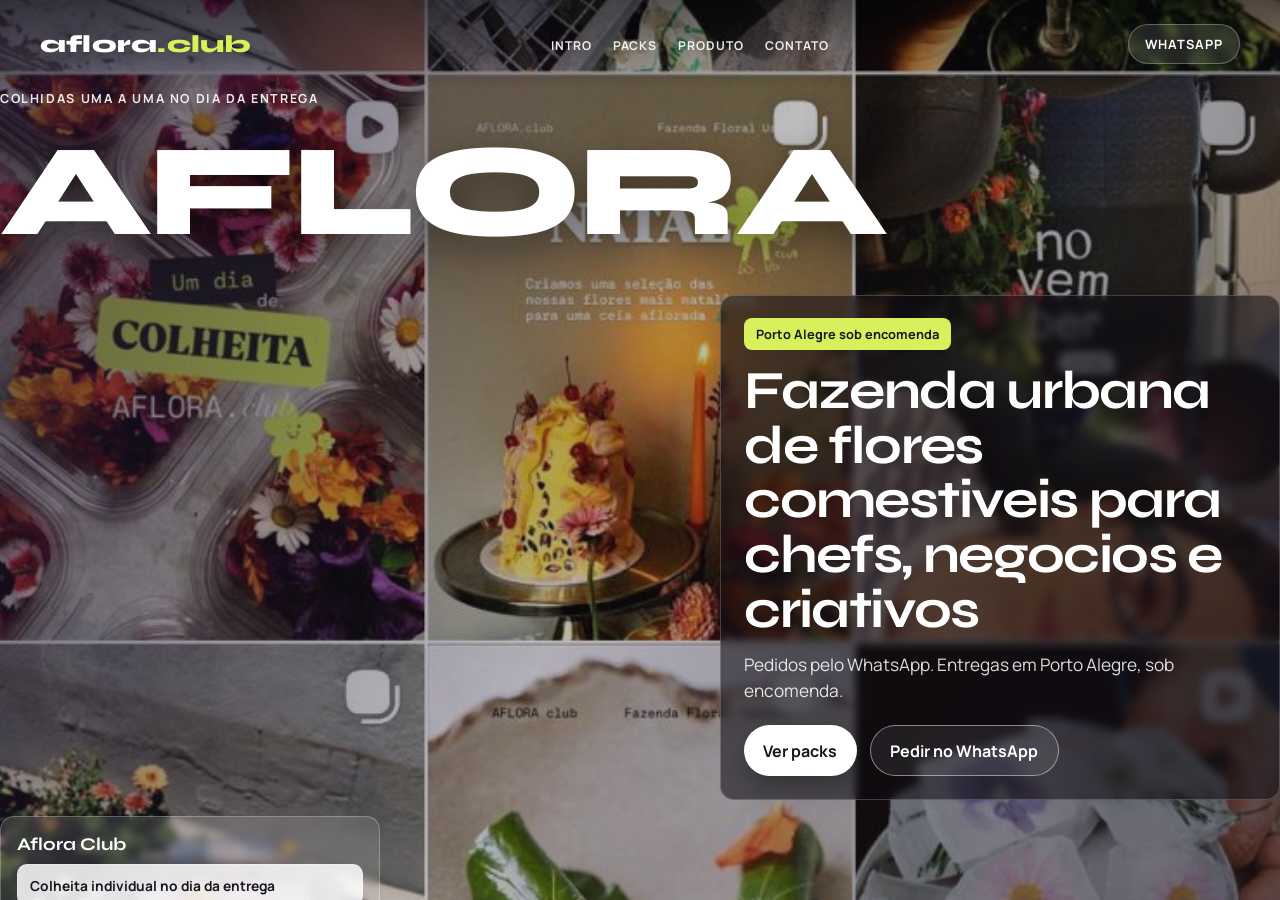
==== index.html @ 244634bb "first commit" ====
<!doctype html>
<html lang="pt-BR">
  <head>
    <meta charset="UTF-8" />
    <meta name="viewport" content="width=device-width, initial-scale=1.0" />
    <title>Aflora Club | Flores Comestiveis</title>
    <meta
      name="description"
      content="Flores comestiveis frescas para restaurantes, cafes e hoteis em Porto Alegre."
    />
    <link rel="preconnect" href="https://fonts.googleapis.com" />
    <link rel="preconnect" href="https://fonts.gstatic.com" crossorigin />
    <link
      href="https://fonts.googleapis.com/css2?family=Manrope:wght@400;500;600;700&family=Syne:wght@600;700;800&display=swap"
      rel="stylesheet"
    />
    <style>
      :root {
        --aflora-lilas-600: #a66bea;
        --aflora-lilas-800: #6d35b3;
        --aflora-lima-500: #d7f05b;
        --aflora-pink-500: #f05fa8;
        --aflora-cream-50: #fffdf8;
        --aflora-cream-100: #f8f4eb;
        --aflora-gray-600: #6b6872;
        --aflora-ink-900: #19161f;
        --aflora-white: #ffffff;
        --success-whatsapp: #25d366;
      }

      * {
        box-sizing: border-box;
        margin: 0;
        padding: 0;
      }

      body {
        font-family: "Manrope", sans-serif;
        color: var(--aflora-ink-900);
        background: #17161c;
        overflow-x: hidden;
      }

      .container {
        width: min(1200px, calc(100% - 3rem));
        margin: 0 auto;
      }

      .site-header {
        position: absolute;
        top: 0;
        left: 0;
        width: 100%;
        z-index: 20;
        background: linear-gradient(
          to bottom,
          rgba(0, 0, 0, 0.48),
          rgba(0, 0, 0, 0.02)
        );
      }

      .nav-wrap {
        min-height: 88px;
        display: flex;
        align-items: center;
        justify-content: space-between;
        gap: 2rem;
      }

      .brand {
        font-family: "Syne", sans-serif;
        font-size: clamp(1.1rem, 1rem + 0.65vw, 1.55rem);
        font-weight: 800;
        letter-spacing: 0.01em;
        color: var(--aflora-white);
        text-transform: lowercase;
        text-decoration: none;
        text-shadow: 0 6px 20px rgba(0, 0, 0, 0.35);
      }

      .brand span {
        color: var(--aflora-lima-500);
      }

      .main-nav ul {
        list-style: none;
        display: flex;
        align-items: center;
        gap: 1.3rem;
      }

      .main-nav a {
        text-decoration: none;
        color: rgba(255, 255, 255, 0.9);
        font-size: 0.76rem;
        font-weight: 700;
        letter-spacing: 0.08em;
        text-transform: uppercase;
        transition: color 0.2s ease;
      }

      .main-nav a:hover,
      .main-nav a:focus-visible {
        color: var(--aflora-lima-500);
        outline: none;
      }

      .btn {
        font-family: inherit;
        font-weight: 700;
        border: 0;
        border-radius: 999px;
        cursor: pointer;
        text-decoration: none;
        display: inline-flex;
        align-items: center;
        justify-content: center;
        gap: 0.5rem;
        transition:
          transform 0.18s ease,
          filter 0.18s ease,
          box-shadow 0.18s ease;
      }

      .btn:focus-visible {
        outline: 2px solid var(--aflora-lilas-800);
        outline-offset: 2px;
      }

      .btn:hover {
        transform: translateY(-2px);
      }

      .btn-whatsapp {
        background: rgba(255, 255, 255, 0.1);
        color: var(--aflora-white);
        font-size: 0.8rem;
        letter-spacing: 0.08em;
        text-transform: uppercase;
        padding: 0.62rem 1rem;
        border: 1px solid rgba(255, 255, 255, 0.28);
        backdrop-filter: blur(4px);
      }

      .hero {
        min-height: 100vh;
        height: 100dvh;
        display: flex;
        align-items: stretch;
        overflow: hidden;
        background:
          linear-gradient(
            115deg,
            rgba(27, 18, 48, 0.68) 0%,
            rgba(20, 17, 28, 0.28) 50%,
            rgba(20, 17, 28, 0.6) 100%
          ),
          url("WhatsApp Image 2026-04-28 at 22.11.06.jpeg") center center /
            cover no-repeat;
      }

      .hero-grid {
        display: grid;
        grid-template-columns: 1fr;
        grid-template-rows: auto auto auto 1fr auto;
        row-gap: clamp(0.5rem, 1.8vh, 1rem);
        width: 100%;
        min-height: 100%;
        padding: clamp(5.6rem, 10vh, 7rem) 0 1.1rem;
      }

      .hero-topline {
        font-size: 0.78rem;
        letter-spacing: 0.13em;
        text-transform: uppercase;
        color: rgba(255, 255, 255, 0.9);
        font-weight: 700;
        margin-bottom: 0.8rem;
      }

      .hero-logo {
        font-family: "Syne", sans-serif;
        font-size: clamp(2.8rem, 13vw, 8.2rem);
        font-weight: 800;
        letter-spacing: -0.03em;
        line-height: 0.85;
        color: var(--aflora-white);
        text-transform: uppercase;
        text-shadow: 0 14px 40px rgba(0, 0, 0, 0.45);
        max-width: 8ch;
      }

      .hero-kicker {
        display: inline-flex;
        align-items: center;
        gap: 0.55rem;
        padding: 0.42rem 0.75rem;
        border-radius: 8px;
        font-size: 0.8rem;
        font-weight: 700;
        background: var(--aflora-lima-500);
        color: var(--aflora-ink-900);
        margin-bottom: 0.9rem;
      }

      .hero-content {
        max-width: 560px;
        margin-left: auto;
        margin-top: clamp(0.4rem, 3.5vh, 2rem);
        padding: 1.4rem 1.45rem;
        border-radius: 14px;
        background: rgba(13, 12, 20, 0.54);
        border: 1px solid rgba(255, 255, 255, 0.2);
        backdrop-filter: blur(4px);
      }

      .hero h1 {
        font-family: "Syne", sans-serif;
        font-size: clamp(1.8rem, 4.8vw, 3.35rem);
        line-height: 1.02;
        letter-spacing: -0.03em;
        color: var(--aflora-white);
        margin-bottom: 0.9rem;
        max-width: 14ch;
      }

      .hero p {
        font-size: clamp(0.95rem, 1.4vw, 1.08rem);
        color: rgba(255, 255, 255, 0.86);
        line-height: 1.55;
        max-width: 50ch;
      }

      .hero-actions {
        margin-top: 1.25rem;
        display: flex;
        flex-wrap: wrap;
        gap: 0.85rem;
      }

      .btn-primary {
        background: var(--aflora-white);
        color: var(--aflora-ink-900);
        padding: 0.84rem 1.2rem;
        box-shadow: 0 12px 26px rgba(0, 0, 0, 0.28);
      }

      .btn-primary:hover {
        filter: brightness(0.93);
      }

      .btn-secondary {
        color: var(--aflora-white);
        border: 1.5px solid rgba(255, 255, 255, 0.46);
        background: rgba(255, 255, 255, 0.08);
        padding: 0.84rem 1.2rem;
      }

      .hero-card {
        max-width: 380px;
        margin-top: 0;
        background: rgba(255, 255, 255, 0.12);
        border: 1px solid rgba(255, 255, 255, 0.25);
        border-radius: 14px;
        padding: 1rem;
        backdrop-filter: blur(4px);
      }

      .hero-card h2 {
        font-family: "Syne", sans-serif;
        font-size: 1.12rem;
        margin-bottom: 0.6rem;
        color: var(--aflora-white);
      }

      .hero-card ul {
        list-style: none;
        display: grid;
        gap: 0.75rem;
      }

      .hero-card li {
        padding: 0.66rem 0.72rem;
        border-radius: 10px;
        background: rgba(255, 255, 255, 0.85);
        border: 1px solid rgba(255, 255, 255, 0.25);
        font-size: 0.86rem;
        font-weight: 700;
      }

      .hero-card small {
        margin-top: 0.75rem;
        display: block;
        color: rgba(255, 255, 255, 0.82);
        font-size: 0.78rem;
      }

      .scroll-cue {
        margin-top: 0;
        justify-self: center;
        color: rgba(255, 255, 255, 0.88);
        font-size: 0.72rem;
        letter-spacing: 0.14em;
        text-transform: uppercase;
        font-weight: 700;
        padding-bottom: 0.5rem;
      }

      @media (max-width: 980px) {
        .main-nav {
          display: none;
        }

        .nav-wrap {
          min-height: 76px;
        }

        .hero {
          height: auto;
          min-height: 100vh;
        }

        .hero-grid {
          grid-template-rows: auto;
          row-gap: 0.75rem;
          padding-top: 6.1rem;
          padding-bottom: 1rem;
        }

        .hero-logo {
          font-size: clamp(2.9rem, 17vw, 5.2rem);
        }

        .hero-content {
          margin: 1.2rem 0 0;
          max-width: 100%;
        }

        .hero-card {
          margin-top: 1rem;
          max-width: 100%;
        }
      }
    </style>
  </head>
  <body>
    <header class="site-header">
      <div class="container nav-wrap">
        <a class="brand" href="#">aflora<span>.club</span></a>

        <nav class="main-nav" aria-label="Menu principal">
          <ul>
            <li><a href="#inicio">Intro</a></li>
            <li><a href="#packs">Packs</a></li>
            <li><a href="#produto">Produto</a></li>
            <li><a href="#contato">Contato</a></li>
          </ul>
        </nav>

        <a
          class="btn btn-whatsapp"
          href="https://wa.me/5551999999999?text=Ola%21%20Quero%20fazer%20um%20pedido%20de%20flores%20comestiveis."
          target="_blank"
          rel="noopener noreferrer"
          aria-label="Falar no WhatsApp"
        >
          WhatsApp
        </a>
      </div>
    </header>

    <main id="inicio">
      <section class="hero">
        <div class="container hero-grid">
          <div class="hero-topline">Colhidas uma a uma no dia da entrega</div>

          <div class="hero-logo">Aflora</div>

          <div class="hero-content">
            <span class="hero-kicker">Porto Alegre sob encomenda</span>
            <h1>Fazenda urbana de flores comestiveis para chefs, negocios e criativos</h1>
            <p>
              Pedidos pelo WhatsApp. Entregas em Porto Alegre, sob encomenda.
            </p>

            <div class="hero-actions">
              <a class="btn btn-primary" href="#packs">Ver packs</a>
              <a
                class="btn btn-secondary"
                href="https://wa.me/5551999999999?text=Ola%21%20Quero%20conhecer%20os%20packs%20de%20flores%20comestiveis."
                target="_blank"
                rel="noopener noreferrer"
              >
                Pedir no WhatsApp
              </a>
            </div>
          </div>

          <aside class="hero-card" aria-label="Destaques de venda">
            <h2>Aflora Club</h2>
            <ul>
              <li>Colheita individual no dia da entrega</li>
              <li>Mix sazonal com cerca de 20 flores sortidas</li>
              <li>Condicoes especiais para pedidos fixos e acima de 4 packs</li>
            </ul>
            <small>
              Entrega em Porto Alegre sob encomenda. Frete por quilometragem.
            </small>
          </aside>

          <div class="scroll-cue">Scroll para continuar</div>
        </div>
      </section>
    </main>
  </body>
</html>
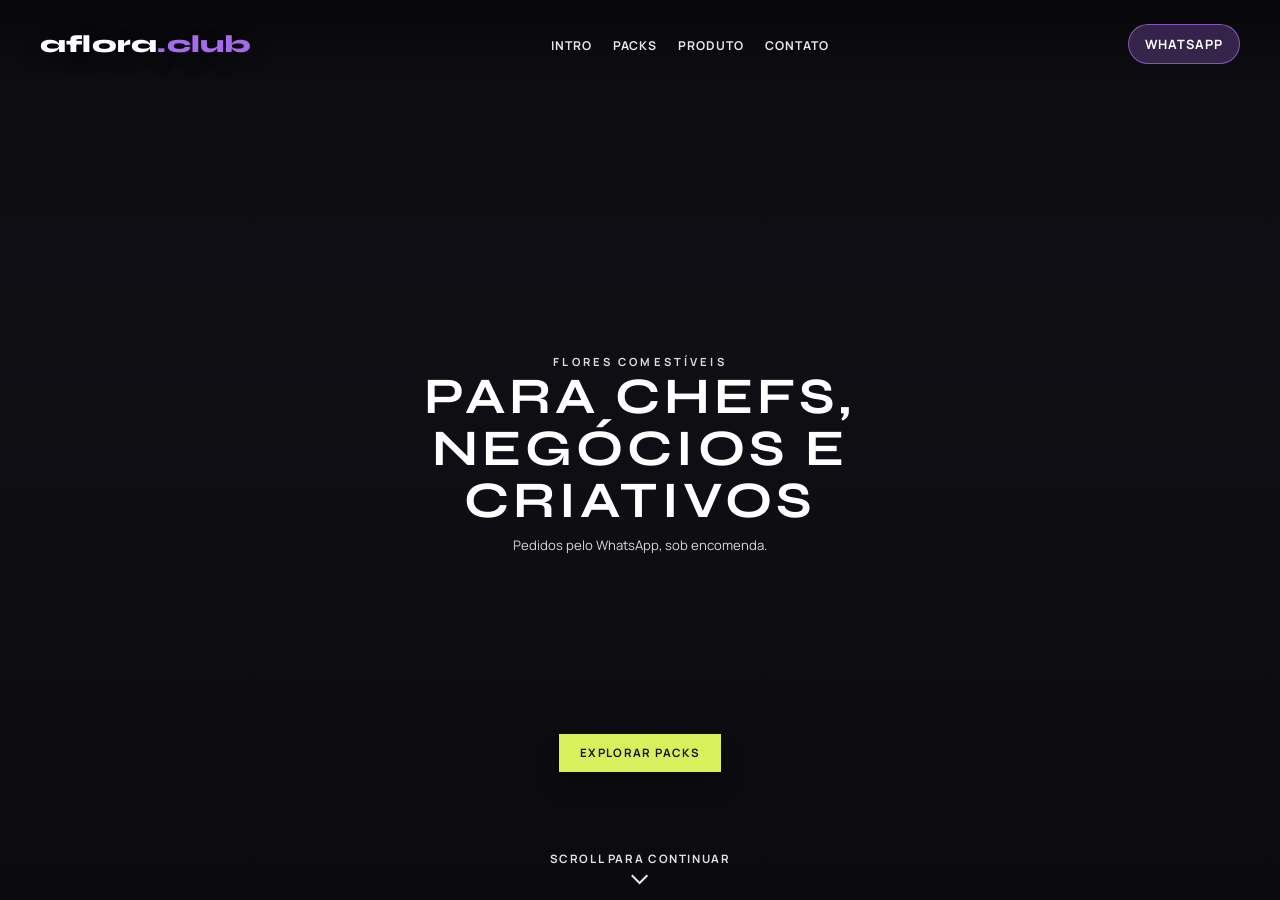
==== commit 0a93d662: "mudanca na index" ====
--- a/index.html
+++ b/index.html
@@ -6,7 +6,7 @@
     <title>Aflora Club | Flores Comestiveis</title>
     <meta
       name="description"
-      content="Flores comestiveis frescas para restaurantes, cafes e hoteis em Porto Alegre."
+      content="Flores comestíveis frescas para restaurantes, cafés e hotéis em Porto Alegre."
     />
     <link rel="preconnect" href="https://fonts.googleapis.com" />
     <link rel="preconnect" href="https://fonts.gstatic.com" crossorigin />
@@ -79,7 +79,7 @@
       }
 
       .brand span {
-        color: var(--aflora-lima-500);
+        color: var(--aflora-lilas-600);
       }
 
       .main-nav ul {
@@ -132,13 +132,13 @@
       }
 
       .btn-whatsapp {
-        background: rgba(255, 255, 255, 0.1);
+        background: rgba(166, 107, 234, 0.28);
         color: var(--aflora-white);
         font-size: 0.8rem;
         letter-spacing: 0.08em;
         text-transform: uppercase;
         padding: 0.62rem 1rem;
-        border: 1px solid rgba(255, 255, 255, 0.28);
+        border: 1px solid rgba(166, 107, 234, 0.7);
         backdrop-filter: blur(4px);
       }
 
@@ -146,48 +146,75 @@
         min-height: 100vh;
         height: 100dvh;
         display: flex;
-        align-items: stretch;
+        align-items: center;
+        justify-content: center;
         overflow: hidden;
-        background:
-          linear-gradient(
-            115deg,
-            rgba(27, 18, 48, 0.68) 0%,
-            rgba(20, 17, 28, 0.28) 50%,
-            rgba(20, 17, 28, 0.6) 100%
-          ),
-          url("WhatsApp Image 2026-04-28 at 22.11.06.jpeg") center center /
-            cover no-repeat;
+        position: relative;
+        background: #15131b;
+      }
+
+      .hero::before {
+        content: "";
+        position: absolute;
+        inset: 0;
+        background: linear-gradient(
+          180deg,
+          rgba(8, 8, 10, 0.58) 0%,
+          rgba(8, 8, 10, 0.42) 42%,
+          rgba(8, 8, 10, 0.74) 100%
+        );
+        z-index: 1;
+      }
+
+      .hero-video {
+        position: absolute;
+        inset: 0;
+        width: 100%;
+        height: 100%;
+        object-fit: cover;
+        z-index: 0;
       }
 
       .hero-grid {
         display: grid;
-        grid-template-columns: 1fr;
-        grid-template-rows: auto auto auto 1fr auto;
-        row-gap: clamp(0.5rem, 1.8vh, 1rem);
+        place-items: center;
+        align-content: center;
+        row-gap: 0.75rem;
         width: 100%;
         min-height: 100%;
-        padding: clamp(5.6rem, 10vh, 7rem) 0 1.1rem;
+        padding: clamp(4.6rem, 7.5vh, 5.8rem) 0 2rem;
+        text-align: center;
+        position: relative;
+        z-index: 2;
+      }
+
+      .hero-copy {
+        position: absolute;
+        left: 50%;
+        top: 50%;
+        transform: translate(-50%, -48%);
+        width: min(640px, calc(100% - 3rem));
       }
 
       .hero-topline {
-        font-size: 0.78rem;
-        letter-spacing: 0.13em;
-        text-transform: uppercase;
-        color: rgba(255, 255, 255, 0.9);
-        font-weight: 700;
-        margin-bottom: 0.8rem;
+        font-size: 0.7rem;
+        letter-spacing: 0.28em;
+        text-transform: uppercase;
+        color: rgba(255, 255, 255, 0.86);
+        font-weight: 700;
+        margin-bottom: 0.1rem;
       }
 
       .hero-logo {
         font-family: "Syne", sans-serif;
-        font-size: clamp(2.8rem, 13vw, 8.2rem);
+        font-size: clamp(1.05rem, 2vw, 1.45rem);
         font-weight: 800;
-        letter-spacing: -0.03em;
-        line-height: 0.85;
+        letter-spacing: 0.12em;
+        line-height: 1;
         color: var(--aflora-white);
         text-transform: uppercase;
         text-shadow: 0 14px 40px rgba(0, 0, 0, 0.45);
-        max-width: 8ch;
+        max-width: none;
       }
 
       .hero-kicker {
@@ -204,44 +231,59 @@
       }
 
       .hero-content {
-        max-width: 560px;
-        margin-left: auto;
-        margin-top: clamp(0.4rem, 3.5vh, 2rem);
-        padding: 1.4rem 1.45rem;
-        border-radius: 14px;
-        background: rgba(13, 12, 20, 0.54);
-        border: 1px solid rgba(255, 255, 255, 0.2);
-        backdrop-filter: blur(4px);
+        max-width: 640px;
+        margin-top: 0;
+        padding: 0;
       }
 
       .hero h1 {
         font-family: "Syne", sans-serif;
-        font-size: clamp(1.8rem, 4.8vw, 3.35rem);
+        font-size: clamp(1.55rem, 4.4vw, 3.2rem);
         line-height: 1.02;
-        letter-spacing: -0.03em;
+        letter-spacing: 0.08em;
         color: var(--aflora-white);
-        margin-bottom: 0.9rem;
-        max-width: 14ch;
+        margin-bottom: 0.55rem;
+        max-width: 13ch;
+        text-transform: uppercase;
+        margin-inline: auto;
       }
 
       .hero p {
-        font-size: clamp(0.95rem, 1.4vw, 1.08rem);
-        color: rgba(255, 255, 255, 0.86);
-        line-height: 1.55;
-        max-width: 50ch;
+        font-size: clamp(0.82rem, 0.95vw, 0.9rem);
+        color: rgba(255, 255, 255, 0.84);
+        line-height: 1.4;
+        max-width: 32ch;
+        margin-inline: auto;
       }
 
       .hero-actions {
-        margin-top: 1.25rem;
+        position: absolute;
+        left: 50%;
+        bottom: 8rem;
+        transform: translateX(-50%);
+        margin-top: 0;
         display: flex;
-        flex-wrap: wrap;
-        gap: 0.85rem;
+        flex-direction: column;
+        align-items: center;
+        justify-content: center;
+        gap: 0.8rem;
+        z-index: 3;
+        width: min(1200px, calc(100% - 3rem));
+        pointer-events: none;
+      }
+
+      .hero-actions .btn {
+        pointer-events: auto;
       }
 
       .btn-primary {
-        background: var(--aflora-white);
+        background: var(--aflora-lima-500);
         color: var(--aflora-ink-900);
-        padding: 0.84rem 1.2rem;
+        padding: 0.72rem 1.3rem;
+        border-radius: 0;
+        font-size: 0.72rem;
+        letter-spacing: 0.12em;
+        text-transform: uppercase;
         box-shadow: 0 12px 26px rgba(0, 0, 0, 0.28);
       }
 
@@ -250,20 +292,11 @@
       }
 
       .btn-secondary {
-        color: var(--aflora-white);
-        border: 1.5px solid rgba(255, 255, 255, 0.46);
-        background: rgba(255, 255, 255, 0.08);
-        padding: 0.84rem 1.2rem;
+        display: none;
       }
 
       .hero-card {
-        max-width: 380px;
-        margin-top: 0;
-        background: rgba(255, 255, 255, 0.12);
-        border: 1px solid rgba(255, 255, 255, 0.25);
-        border-radius: 14px;
-        padding: 1rem;
-        backdrop-filter: blur(4px);
+        display: none;
       }
 
       .hero-card h2 {
@@ -296,14 +329,42 @@
       }
 
       .scroll-cue {
-        margin-top: 0;
-        justify-self: center;
+        position: absolute;
+        left: 50%;
+        bottom: 1.1rem;
+        transform: translateX(-50%);
         color: rgba(255, 255, 255, 0.88);
         font-size: 0.72rem;
         letter-spacing: 0.14em;
         text-transform: uppercase;
         font-weight: 700;
-        padding-bottom: 0.5rem;
+        display: inline-flex;
+        flex-direction: column;
+        align-items: center;
+        gap: 0.3rem;
+        pointer-events: none;
+      }
+
+      .scroll-cue::after {
+        content: "";
+        width: 10px;
+        height: 10px;
+        border-right: 2px solid rgba(255, 255, 255, 0.92);
+        border-bottom: 2px solid rgba(255, 255, 255, 0.92);
+        transform: rotate(45deg);
+        animation: scroll-arrow-bounce 1.2s ease-in-out infinite;
+      }
+
+      @keyframes scroll-arrow-bounce {
+        0%,
+        100% {
+          transform: rotate(45deg) translate(0, 0);
+          opacity: 0.9;
+        }
+        50% {
+          transform: rotate(45deg) translate(4px, 4px);
+          opacity: 0.55;
+        }
       }
 
       @media (max-width: 980px) {
@@ -321,24 +382,41 @@
         }
 
         .hero-grid {
-          grid-template-rows: auto;
-          row-gap: 0.75rem;
+          row-gap: 0.9rem;
           padding-top: 6.1rem;
           padding-bottom: 1rem;
         }
 
+        .hero-copy {
+          top: 48%;
+          width: calc(100% - 2rem);
+        }
+
+        .hero-actions {
+          bottom: 3.1rem;
+        }
+
+        .scroll-cue {
+          bottom: 0.85rem;
+        }
+
         .hero-logo {
-          font-size: clamp(2.9rem, 17vw, 5.2rem);
+          font-size: clamp(0.95rem, 4.8vw, 1.2rem);
         }
 
         .hero-content {
-          margin: 1.2rem 0 0;
+          margin: 0.4rem 0 0;
           max-width: 100%;
         }
 
-        .hero-card {
-          margin-top: 1rem;
-          max-width: 100%;
+        .hero h1 {
+          font-size: clamp(1.38rem, 8.2vw, 2rem);
+          margin-inline: auto;
+        }
+
+        .hero p {
+          max-width: 27ch;
+          margin-inline: auto;
         }
       }
     </style>
@@ -359,7 +437,7 @@
 
         <a
           class="btn btn-whatsapp"
-          href="https://wa.me/5551999999999?text=Ola%21%20Quero%20fazer%20um%20pedido%20de%20flores%20comestiveis."
+          href="https://wa.me/5551999999999?text=Ol%C3%A1%21%20Quero%20fazer%20um%20pedido%20de%20flores%20comest%C3%ADveis."
           target="_blank"
           rel="noopener noreferrer"
           aria-label="Falar no WhatsApp"
@@ -371,44 +449,41 @@
 
     <main id="inicio">
       <section class="hero">
+        <video
+          class="hero-video"
+          src="hero-imgs/magnific_use-this-image-as-the-bas_2886030875.mp4"
+          autoplay
+          muted
+          loop
+          playsinline
+          aria-hidden="true"
+        ></video>
         <div class="container hero-grid">
-          <div class="hero-topline">Colhidas uma a uma no dia da entrega</div>
-
-          <div class="hero-logo">Aflora</div>
-
-          <div class="hero-content">
-            <span class="hero-kicker">Porto Alegre sob encomenda</span>
-            <h1>Fazenda urbana de flores comestiveis para chefs, negocios e criativos</h1>
-            <p>
-              Pedidos pelo WhatsApp. Entregas em Porto Alegre, sob encomenda.
-            </p>
-
-            <div class="hero-actions">
-              <a class="btn btn-primary" href="#packs">Ver packs</a>
-              <a
-                class="btn btn-secondary"
-                href="https://wa.me/5551999999999?text=Ola%21%20Quero%20conhecer%20os%20packs%20de%20flores%20comestiveis."
-                target="_blank"
-                rel="noopener noreferrer"
-              >
-                Pedir no WhatsApp
-              </a>
+          <div class="hero-copy">
+          <div class="hero-topline">Flores comestíveis</div>
+
+            <div class="hero-content">
+              <h1>Para chefs, negócios e criativos</h1>
+              <p>
+                Pedidos pelo WhatsApp, sob encomenda.
+              </p>
             </div>
           </div>
 
-          <aside class="hero-card" aria-label="Destaques de venda">
-            <h2>Aflora Club</h2>
-            <ul>
-              <li>Colheita individual no dia da entrega</li>
-              <li>Mix sazonal com cerca de 20 flores sortidas</li>
-              <li>Condicoes especiais para pedidos fixos e acima de 4 packs</li>
-            </ul>
-            <small>
-              Entrega em Porto Alegre sob encomenda. Frete por quilometragem.
-            </small>
-          </aside>
+          <div class="hero-actions">
+            <a class="btn btn-primary" href="#packs">Explorar packs</a>
+            <a
+              class="btn btn-secondary"
+              href="https://wa.me/5551999999999?text=Ol%C3%A1%21%20Quero%20conhecer%20os%20packs%20de%20flores%20comest%C3%ADveis."
+              target="_blank"
+              rel="noopener noreferrer"
+            >
+              Pedir no WhatsApp
+            </a>
+          </div>
 
           <div class="scroll-cue">Scroll para continuar</div>
+
         </div>
       </section>
     </main>
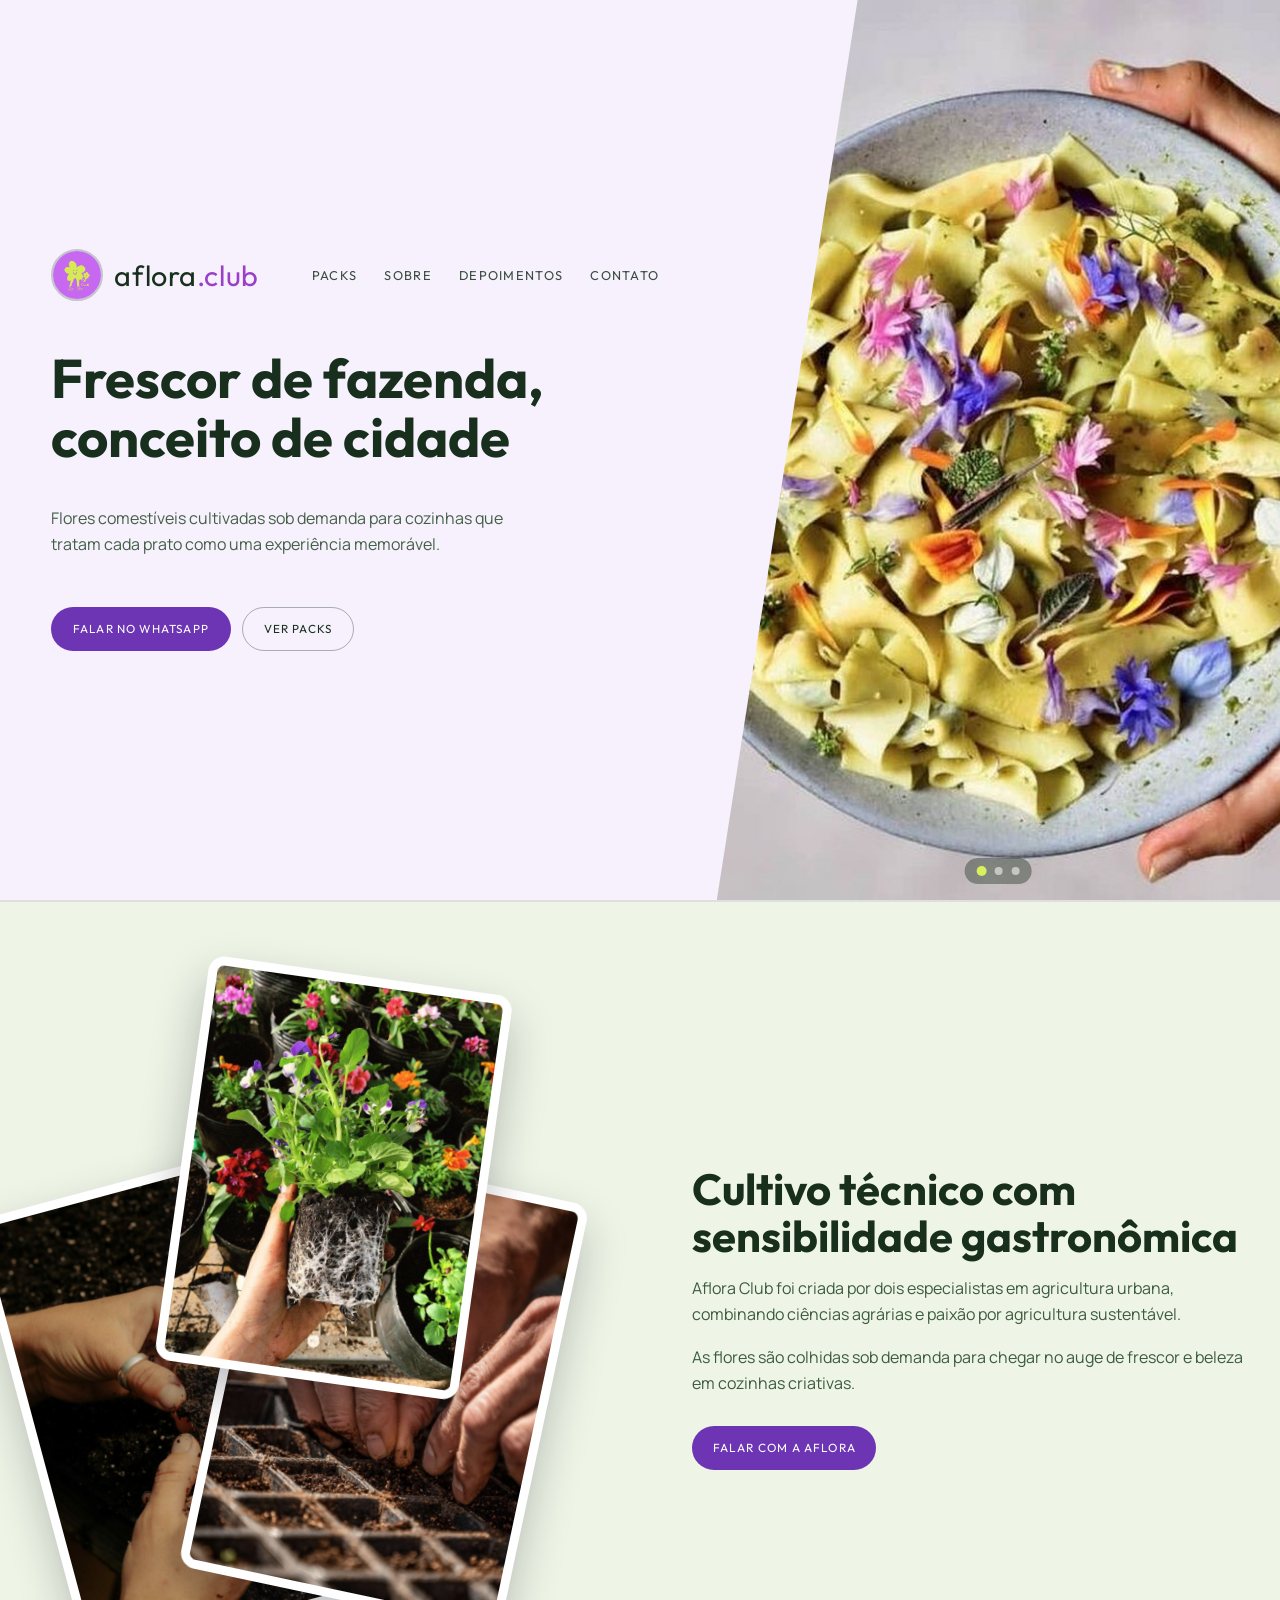
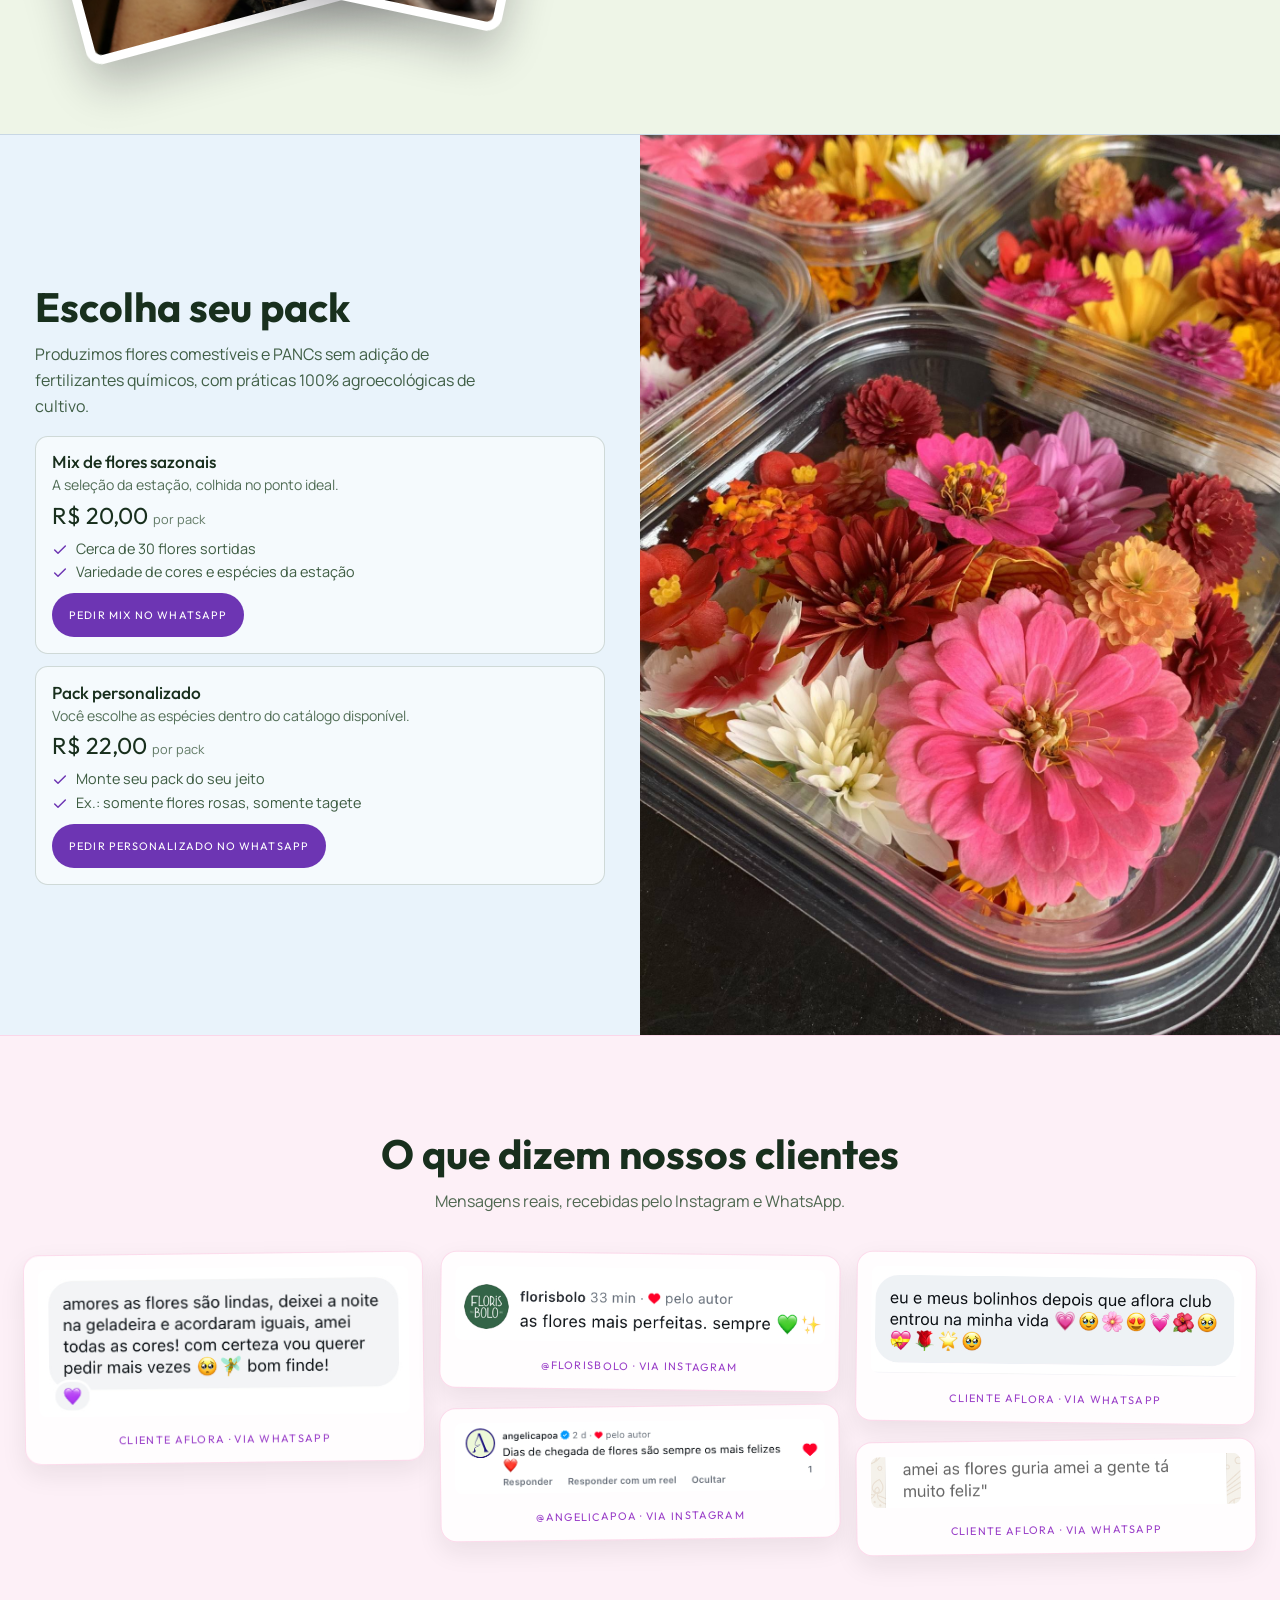
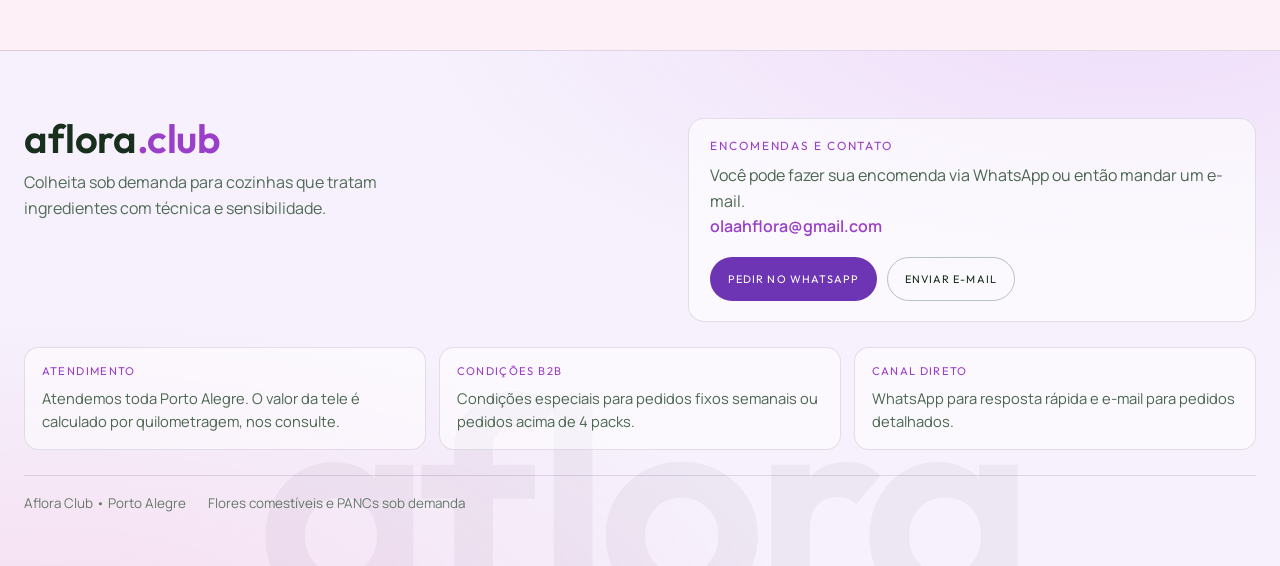
==== commit 09291c0a: "promove versao revisada para index e adiciona index-v12 - index.html agora e a versao revisada (ui/u" ====
--- a/index.html
+++ b/index.html
@@ -3,489 +3,535 @@
   <head>
     <meta charset="UTF-8" />
     <meta name="viewport" content="width=device-width, initial-scale=1.0" />
-    <title>Aflora Club | Flores Comestiveis</title>
-    <meta
-      name="description"
-      content="Flores comestíveis frescas para restaurantes, cafés e hotéis em Porto Alegre."
-    />
+    <title>Aflora Club | Flores comestíveis para restaurantes, cafés e hotéis</title>
+    <meta name="description" content="Aflora Club: flores comestíveis e PANCs colhidas sob demanda para restaurantes, cafés e hotéis em Porto Alegre." />
+    <link rel="stylesheet" href="design-tokens-aflora.css" />
     <link rel="preconnect" href="https://fonts.googleapis.com" />
     <link rel="preconnect" href="https://fonts.gstatic.com" crossorigin />
-    <link
-      href="https://fonts.googleapis.com/css2?family=Manrope:wght@400;500;600;700&family=Syne:wght@600;700;800&display=swap"
-      rel="stylesheet"
-    />
+    <link href="https://fonts.googleapis.com/css2?family=Outfit:wght@300;400;500;600&family=Manrope:wght@400;500;600&display=swap" rel="stylesheet" />
     <style>
-      :root {
-        --aflora-lilas-600: #a66bea;
-        --aflora-lilas-800: #6d35b3;
-        --aflora-lima-500: #d7f05b;
-        --aflora-pink-500: #f05fa8;
-        --aflora-cream-50: #fffdf8;
-        --aflora-cream-100: #f8f4eb;
-        --aflora-gray-600: #6b6872;
-        --aflora-ink-900: #19161f;
-        --aflora-white: #ffffff;
-        --success-whatsapp: #25d366;
-      }
-
-      * {
-        box-sizing: border-box;
-        margin: 0;
-        padding: 0;
-      }
-
-      body {
-        font-family: "Manrope", sans-serif;
-        color: var(--aflora-ink-900);
-        background: #17161c;
-        overflow-x: hidden;
-      }
-
-      .container {
-        width: min(1200px, calc(100% - 3rem));
-        margin: 0 auto;
-      }
-
-      .site-header {
-        position: absolute;
-        top: 0;
-        left: 0;
-        width: 100%;
-        z-index: 20;
-        background: linear-gradient(
-          to bottom,
-          rgba(0, 0, 0, 0.48),
-          rgba(0, 0, 0, 0.02)
-        );
-      }
-
-      .nav-wrap {
-        min-height: 88px;
-        display: flex;
-        align-items: center;
-        justify-content: space-between;
-        gap: 2rem;
-      }
-
-      .brand {
-        font-family: "Syne", sans-serif;
-        font-size: clamp(1.1rem, 1rem + 0.65vw, 1.55rem);
-        font-weight: 800;
-        letter-spacing: 0.01em;
-        color: var(--aflora-white);
-        text-transform: lowercase;
-        text-decoration: none;
-        text-shadow: 0 6px 20px rgba(0, 0, 0, 0.35);
-      }
-
-      .brand span {
-        color: var(--aflora-lilas-600);
-      }
-
-      .main-nav ul {
-        list-style: none;
-        display: flex;
-        align-items: center;
-        gap: 1.3rem;
-      }
-
-      .main-nav a {
-        text-decoration: none;
-        color: rgba(255, 255, 255, 0.9);
-        font-size: 0.76rem;
-        font-weight: 700;
-        letter-spacing: 0.08em;
-        text-transform: uppercase;
-        transition: color 0.2s ease;
-      }
-
-      .main-nav a:hover,
-      .main-nav a:focus-visible {
-        color: var(--aflora-lima-500);
-        outline: none;
-      }
-
-      .btn {
-        font-family: inherit;
-        font-weight: 700;
-        border: 0;
-        border-radius: 999px;
-        cursor: pointer;
-        text-decoration: none;
-        display: inline-flex;
-        align-items: center;
-        justify-content: center;
-        gap: 0.5rem;
-        transition:
-          transform 0.18s ease,
-          filter 0.18s ease,
-          box-shadow 0.18s ease;
-      }
-
-      .btn:focus-visible {
-        outline: 2px solid var(--aflora-lilas-800);
-        outline-offset: 2px;
-      }
-
-      .btn:hover {
-        transform: translateY(-2px);
-      }
-
-      .btn-whatsapp {
-        background: rgba(166, 107, 234, 0.28);
-        color: var(--aflora-white);
-        font-size: 0.8rem;
-        letter-spacing: 0.08em;
-        text-transform: uppercase;
-        padding: 0.62rem 1rem;
-        border: 1px solid rgba(166, 107, 234, 0.7);
-        backdrop-filter: blur(4px);
-      }
-
-      .hero {
-        min-height: 100vh;
-        height: 100dvh;
-        display: flex;
-        align-items: center;
-        justify-content: center;
+      * { box-sizing: border-box; margin: 0; padding: 0; }
+      html { scroll-behavior: smooth; }
+      body { font-family: var(--font-body); background: #eef5e7; color: #234527; overflow-x: hidden; }
+      a { color: inherit; text-decoration: none; }
+
+      :focus-visible { outline: 3px solid #6d35b3; outline-offset: 3px; border-radius: 4px; }
+      .skip-link { position: absolute; left: 1rem; top: -100px; z-index: 100; background: #182f1d; color: #fff; padding: 0.7rem 1.2rem; border-radius: 999px; transition: top 0.2s ease; }
+      .skip-link:focus { top: 1rem; }
+
+      .hero-v11 { min-height: 100dvh; display: flex; flex-direction: column; background: #f6f1fc; border-bottom: 1px solid rgba(80, 56, 109, 0.12); }
+      @media (min-width: 900px) { .hero-v11 { flex-direction: row; } }
+      .hero-v11__content { width: 100%; min-height: 100dvh; padding: clamp(1.8rem, 4vw, 4rem); display: flex; flex-direction: column; justify-content: center; gap: 1rem; text-align: center; align-items: center; }
+      @media (min-width: 900px) { .hero-v11__content { flex: 1; } }
+      .hero-v11__top { display: flex; align-items: center; justify-content: space-between; margin-bottom: 2rem; width: 100%; }
+      .hero-v11__brand { display: inline-flex; align-items: center; gap: 0.7rem; }
+      .hero-v11__brand img { width: 52px; height: 52px; border-radius: 50%; object-fit: cover; border: 2px solid rgba(35, 69, 39, 0.24); }
+      .hero-v11__brand-name { font-family: var(--font-display); font-size: 1.8rem; letter-spacing: 0.02em; color: #182f1d; text-transform: lowercase; }
+      .hero-v11__brand-club { color: #9a3fc8; }
+      .hero-v11__nav ul { list-style: none; display: flex; gap: 0.9rem; }
+      .hero-v11__nav a { display: inline-block; padding: 0.55rem 0.4rem; font-family: var(--font-display); text-transform: uppercase; font-size: 0.8rem; letter-spacing: 0.1em; color: rgba(24, 47, 29, 0.85); transition: color 0.2s ease; }
+      .hero-v11__nav a:hover { color: #182f1d; }
+
+      .hero-v11__title { font-family: var(--font-display); font-size: clamp(2rem, 4.5vw, 3.4rem); line-height: 1.08; color: #182f1d; max-width: 18ch; text-align: center; }
+      .hero-v11__lede { margin-top: 1.45rem; max-width: 46ch; line-height: 1.6; color: rgba(35, 69, 39, 0.85); text-align: center; }
+      .hero-v11__actions { margin-top: 2.1rem; display: flex; flex-wrap: wrap; gap: 0.7rem; justify-content: center; }
+      .hero-v11__btn { display: inline-flex; align-items: center; justify-content: center; min-height: 44px; padding: 0.8rem 1.3rem; border-radius: 999px; background: #6d35b3; color: #fff; border: 1px solid rgba(109, 53, 179, 0.45); font-family: var(--font-display); text-transform: uppercase; font-size: 0.73rem; letter-spacing: 0.1em; transition: background-color 0.2s ease, border-color 0.2s ease; }
+      .hero-v11__btn:hover { background: #5b2a99; }
+      .hero-v11__btn--ghost { background: transparent; border-color: rgba(24, 47, 29, 0.35); color: #182f1d; }
+      .hero-v11__btn--ghost:hover { background: rgba(24, 47, 29, 0.06); }
+
+      .hero-v11__visual { width: 100%; min-height: min(52dvh, 420px); position: relative; overflow: hidden; animation: heroV11ClipOut 1.1s cubic-bezier(0.08, 0.82, 0.17, 1) forwards; }
+      @media (min-width: 900px) { .hero-v11__visual { width: 44%; max-width: 736px; flex-shrink: 0; min-height: 100dvh; } }
+      .hero-v11__carousel, .hero-v11__slide { position: absolute; inset: 0; }
+      .hero-v11__slide { opacity: 0; transition: opacity 0.8s ease; }
+      .hero-v11__slide.is-active { opacity: 1; }
+      .hero-v11__slide img { width: 100%; height: 100%; object-fit: cover; }
+      .hero-v11__dots { position: absolute; left: 50%; bottom: 1rem; transform: translateX(-50%); display: flex; gap: 0.45rem; z-index: 2; background: rgba(24, 47, 29, 0.4); padding: 0.5rem 0.7rem; border-radius: 999px; }
+      .hero-v11__dot { width: 30px; height: 30px; margin: -10px; display: inline-flex; align-items: center; justify-content: center; background: none; border: none; cursor: pointer; }
+      .hero-v11__dot::before { content: ""; width: 8px; height: 8px; border-radius: 50%; background: rgba(255, 255, 255, 0.55); transition: background-color 0.2s ease, transform 0.2s ease; }
+      .hero-v11__dot:hover::before { background: rgba(255, 255, 255, 0.9); }
+      .hero-v11__dot[aria-current="true"]::before { background: #d7f05b; transform: scale(1.25); }
+      @keyframes heroV11ClipOut { from { clip-path: polygon(100% 0%, 100% 0%, 100% 100%, 100% 100%); } to { clip-path: polygon(25% 0%, 100% 0%, 100% 100%, 0% 100%); } }
+      .hero-v11-reveal { opacity: 0; transform: translate3d(0, 16px, 0); animation: reveal 0.55s cubic-bezier(0.16, 1, 0.3, 1) forwards; }
+      .delay-1 { animation-delay: 0.2s; } .delay-2 { animation-delay: 0.4s; } .delay-3 { animation-delay: 0.55s; }
+      @keyframes reveal { to { opacity: 1; transform: none; } }
+      @media (max-width: 899px) {
+        .hero-v11__content {
+          min-height: auto;
+          padding: 1.4rem 1.2rem 1.8rem;
+          gap: 1.25rem;
+        }
+        .hero-v11__top {
+          flex-direction: column;
+          justify-content: flex-start;
+          gap: 1rem;
+          margin-bottom: 1.5rem;
+        }
+        .hero-v11__nav ul {
+          gap: 0.6rem;
+          justify-content: center;
+        }
+        .hero-v11__title,
+        .hero-v11__lede {
+          text-align: center;
+          margin-left: auto;
+          margin-right: auto;
+        }
+        .hero-v11__actions {
+          justify-content: center;
+          margin-top: 1.7rem;
+        }
+        .hero-v11__visual {
+          min-height: min(34dvh, 300px);
+          animation: none;
+          clip-path: none;
+        }
+      }
+
+      .about-section { background: #eef5e7; color: #234527; border-top: 1px solid rgba(35, 69, 39, 0.1); overflow: hidden; }
+      .about-wrap { width: min(1320px, calc(100% - 3rem)); margin: 0 auto; padding: clamp(3.5rem, 8vw, 6rem) 0; display: grid; grid-template-columns: 1.05fr 1fr; gap: clamp(2rem, 6vw, 5rem); align-items: center; }
+      @media (max-width: 980px) { .about-wrap { grid-template-columns: 1fr; } }
+      .about-media { position: relative; min-height: clamp(420px, 50vw, 700px); }
+      .about-photo { position: absolute; border-radius: 1rem; border: 9px solid #fff; box-shadow: 0 22px 45px rgba(25, 22, 31, 0.28); object-fit: cover; }
+      .about-photo--one { width: clamp(200px, 28vw, 346px); aspect-ratio: 3 / 4; left: -2%; bottom: 0%; transform: rotate(-15deg) translate3d(var(--parallax-x, 0px), var(--parallax-y, 0px), 0); }
+      .about-photo--two { width: clamp(186px, 25vw, 306px); aspect-ratio: 3 / 4; left: 28%; top: -3%; z-index: 2; transform: rotate(8deg) translate3d(var(--parallax-x, 0px), var(--parallax-y, 0px), 0); }
+      .about-photo--three { width: clamp(191px, 27vw, 328px); aspect-ratio: 3 / 4; right: 4%; bottom: 2%; transform: rotate(12deg) translate3d(var(--parallax-x, 0px), var(--parallax-y, 0px), 0); }
+      .about-title { font-family: var(--font-display); font-size: clamp(1.8rem, 3.4vw, 3rem); line-height: 1.06; color: #182f1d; text-align: center; }
+      .about-text { margin-top: 1rem; line-height: 1.66; color: rgba(35, 69, 39, 0.88); text-align: center; }
+      .about-cta { margin: 1.8rem auto 0; display: flex; width: fit-content; min-height: 44px; align-items: center; padding: 0.78rem 1.2rem; border-radius: 999px; background: #6d35b3; color: #fff; border: 1px solid rgba(109, 53, 179, 0.45); font-family: var(--font-display); text-transform: uppercase; font-size: 0.74rem; letter-spacing: 0.1em; transition: background-color 0.2s ease; }
+      .about-cta:hover { background: #5b2a99; }
+
+      .packs-split { background: #e9f3fb; border-top: 1px solid rgba(50, 88, 122, 0.18); }
+      .packs-split__grid { display: grid; grid-template-columns: 1fr 1fr; height: 100dvh; }
+      @media (max-width: 980px) { .packs-split__grid { grid-template-columns: 1fr; height: auto; } .packs-split__media { order: -1; min-height: 170px; height: auto; } }
+      .packs-split__copy { padding: clamp(1.4rem, 3vw, 2.4rem) clamp(1.2rem, 3vw, 2.2rem); display: flex; flex-direction: column; justify-content: center; background: #e9f3fb; align-items: center; text-align: center; }
+      .packs-split__title { font-family: var(--font-display); font-size: clamp(1.65rem, 3.2vw, 2.65rem); line-height: 1.08; color: #182f1d; text-align: center; }
+      .packs-split__sub { margin-top: 0.8rem; color: rgba(35, 69, 39, 0.86); line-height: 1.62; max-width: 48ch; text-align: center; }
+      .packs-split__options { margin-top: 1rem; display: grid; gap: 0.75rem; width: 100%; }
+      .packs-split__option { padding: 0.9rem 1rem 1rem; border: 1px solid rgba(35, 69, 39, 0.18); border-radius: 0.8rem; background: rgba(255, 255, 255, 0.55); text-align: center; }
+      .pack-option__name { font-family: var(--font-display); font-size: 1.08rem; font-weight: 500; color: #182f1d; }
+      .pack-option__desc { margin-top: 0.2rem; font-size: 0.88rem; color: rgba(35, 69, 39, 0.78); }
+      .pack-option__price { margin-top: 0.4rem; font-family: var(--font-display); font-size: 1.45rem; color: #182f1d; }
+      .pack-option__price span { font-family: var(--font-body); font-size: 0.8rem; color: rgba(35, 69, 39, 0.7); }
+      .pack-option__list { margin: 0.55rem auto 0; list-style: none; display: grid; gap: 0.3rem; width: fit-content; }
+      .pack-option__list li { display: flex; align-items: flex-start; gap: 0.5rem; font-size: 0.9rem; color: rgba(35, 69, 39, 0.88); text-align: left; }
+      .pack-option__list svg { width: 16px; height: 16px; color: #6d35b3; flex-shrink: 0; margin-top: 3px; }
+      .packs-split__option .pack-card__cta { margin-top: 0.75rem; }
+      .pack-card__cta { display: inline-flex; align-items: center; justify-content: center; min-height: 44px; padding: 0.62rem 1rem; border-radius: 999px; border: 1px solid rgba(109, 53, 179, 0.45); background: #6d35b3; color: #fff; text-transform: uppercase; font-family: var(--font-display); font-size: 0.68rem; letter-spacing: 0.1em; transition: background-color 0.2s ease; }
+      .pack-card__cta:hover { background: #5b2a99; }
+      .packs-split__media { position: relative; overflow: hidden; background: #dcecf8; align-self: stretch; min-height: 100%; height: auto; }
+      .packs-split__media img { width: 100%; height: 100%; object-fit: cover; object-position: center 65%; display: block; }
+
+      .depo-section { background: #fdf0f7; border-top: 1px solid rgba(240, 95, 168, 0.18); }
+      .depo-wrap { width: min(1320px, calc(100% - 3rem)); margin: 0 auto; padding: clamp(3.5rem, 8vw, 6rem) 0; }
+      .depo-title { font-family: var(--font-display); font-size: clamp(1.65rem, 3.2vw, 2.65rem); line-height: 1.08; color: #182f1d; text-align: center; }
+      .depo-sub { margin: 0.8rem auto 0; max-width: 48ch; color: rgba(35, 69, 39, 0.8); line-height: 1.62; text-align: center; }
+      .depo-grid { margin-top: 2.4rem; columns: 3 280px; column-gap: 1rem; }
+      .depo-card { break-inside: avoid; margin-bottom: 1rem; background: rgba(255, 255, 255, 0.85); border: 1px solid rgba(240, 95, 168, 0.22); border-radius: 1rem; padding: 0.9rem 0.9rem 1rem; text-align: center; box-shadow: 0 10px 26px rgba(25, 22, 31, 0.08); transition: border-color 0.2s ease, transform 0.25s ease; }
+      .depo-card:nth-child(odd) { transform: rotate(-0.7deg); }
+      .depo-card:nth-child(even) { transform: rotate(0.7deg); }
+      .depo-card:hover { border-color: rgba(240, 95, 168, 0.45); transform: rotate(0deg); }
+      .depo-card img { width: 100%; height: auto; border-radius: 0.5rem; }
+      .depo-card figcaption { margin-top: 0.75rem; font-family: var(--font-display); text-transform: uppercase; letter-spacing: 0.12em; font-size: 0.68rem; color: #9a3fc8; }
+      @media (max-width: 980px) {
+        .depo-grid {
+          display: flex;
+          overflow-x: auto;
+          scroll-snap-type: x mandatory;
+          gap: 0.8rem;
+          padding: 0.2rem 0.2rem 1rem;
+          scrollbar-width: thin;
+          scrollbar-color: rgba(240, 95, 168, 0.45) transparent;
+        }
+        .depo-card { flex: 0 0 min(86%, 340px); scroll-snap-align: center; margin-bottom: 0; }
+        .depo-card:nth-child(odd), .depo-card:nth-child(even) { transform: none; }
+      }
+      @media (prefers-reduced-motion: reduce) { .depo-card { transition: none; } }
+
+      .site-footer {
+        position: relative;
         overflow: hidden;
-        position: relative;
-        background: #15131b;
-      }
-
-      .hero::before {
-        content: "";
-        position: absolute;
-        inset: 0;
-        background: linear-gradient(
-          180deg,
-          rgba(8, 8, 10, 0.58) 0%,
-          rgba(8, 8, 10, 0.42) 42%,
-          rgba(8, 8, 10, 0.74) 100%
-        );
-        z-index: 1;
-      }
-
-      .hero-video {
-        position: absolute;
-        inset: 0;
-        width: 100%;
-        height: 100%;
-        object-fit: cover;
-        z-index: 0;
-      }
-
-      .hero-grid {
-        display: grid;
-        place-items: center;
-        align-content: center;
-        row-gap: 0.75rem;
-        width: 100%;
-        min-height: 100%;
-        padding: clamp(4.6rem, 7.5vh, 5.8rem) 0 2rem;
-        text-align: center;
-        position: relative;
-        z-index: 2;
-      }
-
-      .hero-copy {
+        background:
+          radial-gradient(125% 130% at 88% -8%, rgba(199, 104, 241, 0.14) 0%, rgba(199, 104, 241, 0) 44%),
+          radial-gradient(120% 120% at 4% 110%, rgba(240, 95, 168, 0.12) 0%, rgba(240, 95, 168, 0) 48%),
+          #f6f1fc;
+        color: #182f1d;
+        border-top: 1px solid rgba(80, 56, 109, 0.14);
+      }
+      .footer-watermark {
         position: absolute;
         left: 50%;
-        top: 50%;
-        transform: translate(-50%, -48%);
-        width: min(640px, calc(100% - 3rem));
-      }
-
-      .hero-topline {
-        font-size: 0.7rem;
-        letter-spacing: 0.28em;
-        text-transform: uppercase;
-        color: rgba(255, 255, 255, 0.86);
-        font-weight: 700;
-        margin-bottom: 0.1rem;
-      }
-
-      .hero-logo {
-        font-family: "Syne", sans-serif;
-        font-size: clamp(1.05rem, 2vw, 1.45rem);
-        font-weight: 800;
-        letter-spacing: 0.12em;
-        line-height: 1;
-        color: var(--aflora-white);
-        text-transform: uppercase;
-        text-shadow: 0 14px 40px rgba(0, 0, 0, 0.45);
-        max-width: none;
-      }
-
-      .hero-kicker {
-        display: inline-flex;
-        align-items: center;
-        gap: 0.55rem;
-        padding: 0.42rem 0.75rem;
-        border-radius: 8px;
-        font-size: 0.8rem;
-        font-weight: 700;
-        background: var(--aflora-lima-500);
-        color: var(--aflora-ink-900);
-        margin-bottom: 0.9rem;
-      }
-
-      .hero-content {
-        max-width: 640px;
-        margin-top: 0;
-        padding: 0;
-      }
-
-      .hero h1 {
-        font-family: "Syne", sans-serif;
-        font-size: clamp(1.55rem, 4.4vw, 3.2rem);
-        line-height: 1.02;
-        letter-spacing: 0.08em;
-        color: var(--aflora-white);
-        margin-bottom: 0.55rem;
-        max-width: 13ch;
-        text-transform: uppercase;
-        margin-inline: auto;
-      }
-
-      .hero p {
-        font-size: clamp(0.82rem, 0.95vw, 0.9rem);
-        color: rgba(255, 255, 255, 0.84);
-        line-height: 1.4;
-        max-width: 32ch;
-        margin-inline: auto;
-      }
-
-      .hero-actions {
-        position: absolute;
-        left: 50%;
-        bottom: 8rem;
+        bottom: -0.16em;
         transform: translateX(-50%);
-        margin-top: 0;
-        display: flex;
-        flex-direction: column;
-        align-items: center;
-        justify-content: center;
-        gap: 0.8rem;
-        z-index: 3;
-        width: min(1200px, calc(100% - 3rem));
+        font-family: var(--font-display);
+        font-weight: 600;
+        font-size: clamp(5rem, 23vw, 19rem);
+        line-height: 0.78;
+        letter-spacing: -0.04em;
+        color: rgba(80, 56, 109, 0.06);
+        white-space: nowrap;
         pointer-events: none;
-      }
-
-      .hero-actions .btn {
-        pointer-events: auto;
-      }
-
-      .btn-primary {
-        background: var(--aflora-lima-500);
-        color: var(--aflora-ink-900);
-        padding: 0.72rem 1.3rem;
-        border-radius: 0;
-        font-size: 0.72rem;
-        letter-spacing: 0.12em;
-        text-transform: uppercase;
-        box-shadow: 0 12px 26px rgba(0, 0, 0, 0.28);
-      }
-
-      .btn-primary:hover {
-        filter: brightness(0.93);
-      }
-
-      .btn-secondary {
-        display: none;
-      }
-
-      .hero-card {
-        display: none;
-      }
-
-      .hero-card h2 {
-        font-family: "Syne", sans-serif;
-        font-size: 1.12rem;
-        margin-bottom: 0.6rem;
-        color: var(--aflora-white);
-      }
-
-      .hero-card ul {
-        list-style: none;
-        display: grid;
-        gap: 0.75rem;
-      }
-
-      .hero-card li {
-        padding: 0.66rem 0.72rem;
-        border-radius: 10px;
-        background: rgba(255, 255, 255, 0.85);
-        border: 1px solid rgba(255, 255, 255, 0.25);
-        font-size: 0.86rem;
-        font-weight: 700;
-      }
-
-      .hero-card small {
-        margin-top: 0.75rem;
-        display: block;
-        color: rgba(255, 255, 255, 0.82);
-        font-size: 0.78rem;
-      }
-
-      .scroll-cue {
-        position: absolute;
-        left: 50%;
-        bottom: 1.1rem;
-        transform: translateX(-50%);
-        color: rgba(255, 255, 255, 0.88);
-        font-size: 0.72rem;
-        letter-spacing: 0.14em;
-        text-transform: uppercase;
-        font-weight: 700;
-        display: inline-flex;
-        flex-direction: column;
-        align-items: center;
-        gap: 0.3rem;
-        pointer-events: none;
-      }
-
-      .scroll-cue::after {
-        content: "";
-        width: 10px;
-        height: 10px;
-        border-right: 2px solid rgba(255, 255, 255, 0.92);
-        border-bottom: 2px solid rgba(255, 255, 255, 0.92);
-        transform: rotate(45deg);
-        animation: scroll-arrow-bounce 1.2s ease-in-out infinite;
-      }
-
-      @keyframes scroll-arrow-bounce {
-        0%,
-        100% {
-          transform: rotate(45deg) translate(0, 0);
-          opacity: 0.9;
-        }
-        50% {
-          transform: rotate(45deg) translate(4px, 4px);
-          opacity: 0.55;
-        }
-      }
-
-      @media (max-width: 980px) {
-        .main-nav {
-          display: none;
-        }
-
-        .nav-wrap {
-          min-height: 76px;
-        }
-
-        .hero {
-          height: auto;
-          min-height: 100vh;
-        }
-
-        .hero-grid {
-          row-gap: 0.9rem;
-          padding-top: 6.1rem;
-          padding-bottom: 1rem;
-        }
-
-        .hero-copy {
-          top: 48%;
-          width: calc(100% - 2rem);
-        }
-
-        .hero-actions {
-          bottom: 3.1rem;
-        }
-
-        .scroll-cue {
-          bottom: 0.85rem;
-        }
-
-        .hero-logo {
-          font-size: clamp(0.95rem, 4.8vw, 1.2rem);
-        }
-
-        .hero-content {
-          margin: 0.4rem 0 0;
-          max-width: 100%;
-        }
-
-        .hero h1 {
-          font-size: clamp(1.38rem, 8.2vw, 2rem);
-          margin-inline: auto;
-        }
-
-        .hero p {
-          max-width: 27ch;
-          margin-inline: auto;
-        }
+        user-select: none;
+      }
+      .footer-wrap { position: relative; z-index: 1; width: min(1320px, calc(100% - 3rem)); margin: 0 auto; padding: clamp(2.8rem, 6vw, 4.2rem) 0 clamp(2.4rem, 5vw, 3.4rem); }
+      .footer-top { display: grid; grid-template-columns: 1.1fr 1fr; gap: 1.8rem 2.5rem; align-items: start; text-align: center; }
+      .footer-brand { font-family: var(--font-display); font-weight: 600; font-size: clamp(1.7rem, 3.2vw, 2.5rem); line-height: 1.02; letter-spacing: -0.01em; color: #182f1d; text-align: center; }
+      .footer-brand__dot { color: #9a3fc8; }
+      .footer-tagline { margin: 0.7rem auto 0; color: rgba(35, 69, 39, 0.78); line-height: 1.6; max-width: 44ch; text-align: center; }
+      .footer-contact { background: rgba(255, 255, 255, 0.6); border: 1px solid rgba(80, 56, 109, 0.14); border-radius: 1rem; padding: 1.2rem 1.3rem; }
+      .footer-contact__title { font-family: var(--font-display); font-size: 0.74rem; letter-spacing: 0.16em; text-transform: uppercase; color: #9a3fc8; text-align: center; }
+      .footer-contact__text { margin-top: 0.6rem; color: rgba(35, 69, 39, 0.82); line-height: 1.6; text-align: center; }
+      .footer-email { color: #9a3fc8; font-weight: 600; }
+      .footer-actions { margin-top: 1.1rem; display: flex; flex-wrap: wrap; gap: 0.6rem; justify-content: center; }
+      .footer-btn { display: inline-flex; align-items: center; justify-content: center; min-height: 44px; border: 1px solid rgba(35, 69, 39, 0.3); border-radius: 999px; padding: 0.66rem 1.05rem; font-family: var(--font-display); font-size: 0.68rem; letter-spacing: 0.1em; text-transform: uppercase; color: #182f1d; transition: transform 0.2s cubic-bezier(0.16, 1, 0.3, 1), background-color 0.2s ease; }
+      .footer-btn:hover { background: rgba(35, 69, 39, 0.06); }
+      .footer-btn:active { transform: translateY(1px); }
+      .footer-btn--primary { background: #6d35b3; border-color: rgba(109, 53, 179, 0.45); color: #fff; }
+      .footer-btn--primary:hover { background: #5b2a99; }
+      .footer-cards { margin-top: 1.6rem; display: grid; grid-template-columns: repeat(3, minmax(0, 1fr)); gap: 0.8rem; }
+      .footer-card { border: 1px solid rgba(80, 56, 109, 0.14); background: rgba(255, 255, 255, 0.5); padding: 1rem 1.05rem; border-radius: 0.9rem; transition: border-color 0.2s ease, background 0.2s ease; }
+      .footer-card:hover { border-color: rgba(199, 104, 241, 0.45); background: rgba(255, 255, 255, 0.78); }
+      .footer-card__label { font-family: var(--font-display); font-size: 0.7rem; letter-spacing: 0.12em; text-transform: uppercase; color: #9a3fc8; text-align: center; }
+      .footer-card__text { margin-top: 0.55rem; color: rgba(35, 69, 39, 0.82); line-height: 1.55; font-size: 0.92rem; text-align: center; }
+      .footer-bottom { margin-top: 1.6rem; padding-top: 1.1rem; border-top: 1px solid rgba(80, 56, 109, 0.16); display: flex; justify-content: center; flex-wrap: wrap; gap: 0.5rem 1.4rem; color: rgba(35, 69, 39, 0.68); font-size: 0.84rem; text-align: center; }
+      @media (max-width: 980px) { .footer-top { grid-template-columns: 1fr; } .footer-cards { grid-template-columns: 1fr; } }
+      @media (min-width: 900px) {
+        .hero-v11__content { text-align: left; align-items: flex-start; }
+        .hero-v11__title,
+        .hero-v11__lede { text-align: left; }
+        .hero-v11__actions { justify-content: flex-start; }
+        .about-title,
+        .about-text { text-align: left; }
+        .about-cta { margin-left: 0; margin-right: 0; }
+        .packs-split__copy { align-items: flex-start; text-align: left; }
+        .packs-split__title,
+        .packs-split__sub,
+        .packs-split__option { text-align: left; }
+        .pack-option__list { margin-left: 0; margin-right: 0; }
+        .footer-top,
+        .footer-brand,
+        .footer-tagline,
+        .footer-contact__title,
+        .footer-contact__text,
+        .footer-card__label,
+        .footer-card__text,
+        .footer-bottom { text-align: left; }
+        .footer-tagline { margin-left: 0; margin-right: 0; }
+        .footer-actions,
+        .footer-bottom { justify-content: flex-start; }
+      }
+
+      .wa-float {
+        position: fixed; right: 1.2rem; bottom: 1.2rem; z-index: 60;
+        width: 56px; height: 56px;
+        display: inline-flex; align-items: center; justify-content: center;
+        background: #25d366; color: #fff;
+        border-radius: 50%;
+        box-shadow: 0 14px 30px rgba(24, 47, 29, 0.3);
+        opacity: 0; transform: translateY(14px); pointer-events: none;
+        transition: opacity 0.3s ease, transform 0.3s ease, background-color 0.2s ease;
+      }
+      .wa-float.is-visible { opacity: 1; transform: none; pointer-events: auto; }
+      .wa-float:hover { background: #1fbf5b; }
+      .wa-float svg { width: 28px; height: 28px; }
+
+      @media (prefers-reduced-motion: reduce) {
+        html { scroll-behavior: auto; }
+        .hero-v11__visual, .hero-v11-reveal { animation: none; }
+        .hero-v11__slide { transition: none; }
+        .wa-float { transition: none; }
+        .about-photo--one, .about-photo--two, .about-photo--three { --parallax-x: 0px !important; --parallax-y: 0px !important; }
       }
     </style>
   </head>
   <body>
-    <header class="site-header">
-      <div class="container nav-wrap">
-        <a class="brand" href="#">aflora<span>.club</span></a>
-
-        <nav class="main-nav" aria-label="Menu principal">
-          <ul>
-            <li><a href="#inicio">Intro</a></li>
-            <li><a href="#packs">Packs</a></li>
-            <li><a href="#produto">Produto</a></li>
-            <li><a href="#contato">Contato</a></li>
-          </ul>
-        </nav>
-
-        <a
-          class="btn btn-whatsapp"
-          href="https://wa.me/5551999999999?text=Ol%C3%A1%21%20Quero%20fazer%20um%20pedido%20de%20flores%20comest%C3%ADveis."
-          target="_blank"
-          rel="noopener noreferrer"
-          aria-label="Falar no WhatsApp"
-        >
-          WhatsApp
-        </a>
+    <a class="skip-link" href="#conteudo">Pular para o conteúdo</a>
+    <main id="conteudo">
+    <section class="hero-v11">
+      <div class="hero-v11__content">
+        <div class="hero-v11__top hero-v11-reveal delay-1">
+          <a class="hero-v11__brand" href="#" aria-label="aflora.club">
+            <img src="images/logo.png" alt="Logo Aflora Club" />
+            <span class="hero-v11__brand-name">aflora<span class="hero-v11__brand-club">.club</span></span>
+          </a>
+          <nav class="hero-v11__nav" aria-label="Navegação principal">
+            <ul>
+              <li><a href="#packs">Packs</a></li>
+              <li><a href="#sobre">Sobre</a></li>
+              <li><a href="#depoimentos">Depoimentos</a></li>
+              <li><a href="#contato">Contato</a></li>
+            </ul>
+          </nav>
+        </div>
+        <h1 class="hero-v11__title hero-v11-reveal delay-2">Frescor de fazenda, conceito de cidade</h1>
+        <p class="hero-v11__lede hero-v11-reveal delay-3">Flores comestíveis cultivadas sob demanda para cozinhas que tratam cada prato como uma experiência memorável.</p>
+        <div class="hero-v11__actions hero-v11-reveal delay-3">
+          <a class="hero-v11__btn" href="https://wa.me/5551997229661" target="_blank" rel="noopener noreferrer">Falar no WhatsApp</a>
+          <a class="hero-v11__btn hero-v11__btn--ghost" href="#packs">Ver packs</a>
+        </div>
       </div>
-    </header>
-
-    <main id="inicio">
-      <section class="hero">
-        <video
-          class="hero-video"
-          src="hero-imgs/magnific_use-this-image-as-the-bas_2886030875.mp4"
-          autoplay
-          muted
-          loop
-          playsinline
-          aria-hidden="true"
-        ></video>
-        <div class="container hero-grid">
-          <div class="hero-copy">
-          <div class="hero-topline">Flores comestíveis</div>
-
-            <div class="hero-content">
-              <h1>Para chefs, negócios e criativos</h1>
-              <p>
-                Pedidos pelo WhatsApp, sob encomenda.
-              </p>
+      <div class="hero-v11__visual" aria-label="Imagens em destaque">
+        <div class="hero-v11__carousel">
+          <div class="hero-v11__slide is-active"><img src="images/novas/hero1-sq.jpg" alt="Prato de pappardelle finalizado com flores comestíveis da Aflora Club" fetchpriority="high" style="object-position: center;" /></div>
+          <div class="hero-v11__slide"><img src="images/deepthi-clicks-6etgAmZraLQ-unsplash-pequena.jpg" alt="Drink autoral com espuma decorado com tagete comestível da Aflora Club" loading="lazy" style="object-position: calc(50% + 50px) center;" /></div>
+          <div class="hero-v11__slide"><img src="images/novas/IMG_5036_sq.jpg" alt="Ostras no gelo decoradas com flores comestíveis da Aflora Club" loading="lazy" style="object-position: 69% center;" /></div>
+        </div>
+        <div class="hero-v11__dots" role="group" aria-label="Escolher imagem em destaque"></div>
+      </div>
+    </section>
+
+    <section class="about-section" id="sobre">
+      <div class="about-wrap">
+        <div class="about-media" aria-hidden="true">
+          <img class="about-photo about-photo--one" src="images/novas/6c646e7c1ca2a6707449d471b772c522.jpg" alt="" loading="lazy" data-parallax="0.28" />
+          <img class="about-photo about-photo--two" src="images/novas/sobre-2-720.jpg" alt="" loading="lazy" data-parallax="0.56" />
+          <img class="about-photo about-photo--three" src="images/novas/sobre-bandeja-3x4.jpg" alt="" loading="lazy" data-parallax="0.82" />
+        </div>
+        <div>
+          <h2 class="about-title">Cultivo técnico com sensibilidade gastronômica</h2>
+          <p class="about-text">Aflora Club foi criada por dois especialistas em agricultura urbana, combinando ciências agrárias e paixão por agricultura sustentável.</p>
+          <p class="about-text">As flores são colhidas sob demanda para chegar no auge de frescor e beleza em cozinhas criativas.</p>
+          <a class="about-cta" href="#contato">Falar com a Aflora</a>
+        </div>
+      </div>
+    </section>
+
+    <section class="packs-split" id="packs">
+      <div class="packs-split__grid">
+        <div class="packs-split__copy">
+          <h2 class="packs-split__title">Escolha seu pack</h2>
+          <p class="packs-split__sub">Produzimos flores comestíveis e PANCs sem adição de fertilizantes químicos, com práticas 100% agroecológicas de cultivo.</p>
+          <div class="packs-split__options">
+            <div class="packs-split__option">
+              <h3 class="pack-option__name">Mix de flores sazonais</h3>
+              <p class="pack-option__desc">A seleção da estação, colhida no ponto ideal.</p>
+              <p class="pack-option__price">R$ 20,00 <span>por pack</span></p>
+              <ul class="pack-option__list">
+                <li>
+                  <svg viewBox="0 0 24 24" fill="none" stroke="currentColor" stroke-width="2.2" stroke-linecap="round" stroke-linejoin="round" aria-hidden="true"><path d="M20 6 9 17l-5-5"/></svg>
+                  Cerca de 30 flores sortidas
+                </li>
+                <li>
+                  <svg viewBox="0 0 24 24" fill="none" stroke="currentColor" stroke-width="2.2" stroke-linecap="round" stroke-linejoin="round" aria-hidden="true"><path d="M20 6 9 17l-5-5"/></svg>
+                  Variedade de cores e espécies da estação
+                </li>
+              </ul>
+              <a
+                class="pack-card__cta"
+                href="https://wa.me/5551997229661?text=Ol%C3%A1%21%20Gostaria%20de%20mais%20informa%C3%A7%C3%B5es%20sobre%20o%20Mix%20de%20Flores%20Sazonais."
+                target="_blank"
+                rel="noopener noreferrer"
+              >Pedir Mix no WhatsApp</a>
+            </div>
+            <div class="packs-split__option">
+              <h3 class="pack-option__name">Pack personalizado</h3>
+              <p class="pack-option__desc">Você escolhe as espécies dentro do catálogo disponível.</p>
+              <p class="pack-option__price">R$ 22,00 <span>por pack</span></p>
+              <ul class="pack-option__list">
+                <li>
+                  <svg viewBox="0 0 24 24" fill="none" stroke="currentColor" stroke-width="2.2" stroke-linecap="round" stroke-linejoin="round" aria-hidden="true"><path d="M20 6 9 17l-5-5"/></svg>
+                  Monte seu pack do seu jeito
+                </li>
+                <li>
+                  <svg viewBox="0 0 24 24" fill="none" stroke="currentColor" stroke-width="2.2" stroke-linecap="round" stroke-linejoin="round" aria-hidden="true"><path d="M20 6 9 17l-5-5"/></svg>
+                  Ex.: somente flores rosas, somente tagete
+                </li>
+              </ul>
+              <a
+                class="pack-card__cta"
+                href="https://wa.me/5551997229661?text=Ol%C3%A1%21%20Quero%20montar%20um%20Pack%20personalizado%20%28R%24%2022%2C00%29.%20Pode%20me%20ajudar%20com%20as%20esp%C3%A9cies%20dispon%C3%ADveis%3F"
+                target="_blank"
+                rel="noopener noreferrer"
+              >Pedir Personalizado no WhatsApp</a>
             </div>
           </div>
 
-          <div class="hero-actions">
-            <a class="btn btn-primary" href="#packs">Explorar packs</a>
-            <a
-              class="btn btn-secondary"
-              href="https://wa.me/5551999999999?text=Ol%C3%A1%21%20Quero%20conhecer%20os%20packs%20de%20flores%20comest%C3%ADveis."
-              target="_blank"
-              rel="noopener noreferrer"
-            >
-              Pedir no WhatsApp
-            </a>
+        </div>
+        <div class="packs-split__media">
+          <img src="images/novas/IMG_4783.jpg" alt="Packs de flores comestíveis sortidas da Aflora Club" loading="lazy" />
+        </div>
+      </div>
+    </section>
+
+    <section class="depo-section" id="depoimentos">
+      <div class="depo-wrap">
+        <h2 class="depo-title">O que dizem nossos clientes</h2>
+        <p class="depo-sub">Mensagens reais, recebidas pelo Instagram e WhatsApp.</p>
+        <div class="depo-grid">
+          <figure class="depo-card">
+            <img src="images/depoimentos/depo10.PNG" alt="Depoimento no WhatsApp: amores, as flores são lindas, deixei a noite na geladeira e acordaram iguais, amei todas as cores! Com certeza vou querer pedir mais vezes" loading="lazy" />
+            <figcaption>Cliente Aflora · via WhatsApp</figcaption>
+          </figure>
+          <figure class="depo-card">
+            <img src="images/depoimentos/depo1.PNG" alt="Comentário no Instagram de @florisbolo: as flores mais perfeitas. sempre" loading="lazy" />
+            <figcaption>@florisbolo · via Instagram</figcaption>
+          </figure>
+          <figure class="depo-card">
+            <img src="images/depoimentos/depo3.PNG" alt="Comentário no Instagram de @angelicapoa: dias de chegada de flores são sempre os mais felizes" loading="lazy" />
+            <figcaption>@angelicapoa · via Instagram</figcaption>
+          </figure>
+          <figure class="depo-card">
+            <img src="images/depoimentos/depo4.PNG" alt="Depoimento no WhatsApp: eu e meus bolinhos depois que aflora club entrou na minha vida" loading="lazy" />
+            <figcaption>Cliente Aflora · via WhatsApp</figcaption>
+          </figure>
+          <figure class="depo-card">
+            <img src="images/depoimentos/depo9.PNG" alt="Depoimento no WhatsApp: amei as flores guria, amei, a gente tá muito feliz" loading="lazy" />
+            <figcaption>Cliente Aflora · via WhatsApp</figcaption>
+          </figure>
+        </div>
+      </div>
+    </section>
+    </main>
+
+    <footer class="site-footer" id="contato">
+      <span class="footer-watermark" aria-hidden="true">aflora</span>
+      <div class="footer-wrap">
+        <div class="footer-top">
+          <div>
+            <h2 class="footer-brand">aflora<span class="footer-brand__dot">.club</span></h2>
+            <p class="footer-tagline">Colheita sob demanda para cozinhas que tratam ingredientes com técnica e sensibilidade.</p>
           </div>
-
-          <div class="scroll-cue">Scroll para continuar</div>
-
-        </div>
-      </section>
-    </main>
+          <div class="footer-contact">
+            <p class="footer-contact__title">Encomendas e contato</p>
+            <p class="footer-contact__text">
+              Você pode fazer sua encomenda via WhatsApp ou então mandar um e-mail.
+              <br />
+              <strong class="footer-email">olaahflora@gmail.com</strong>
+            </p>
+            <div class="footer-actions">
+              <a class="footer-btn footer-btn--primary" href="https://wa.me/5551997229661?text=Ol%C3%A1%21%20Quero%20fazer%20uma%20encomenda%20com%20a%20Aflora%20Club." target="_blank" rel="noopener noreferrer">Pedir no WhatsApp</a>
+              <a class="footer-btn" href="mailto:olaahflora@gmail.com">Enviar e-mail</a>
+            </div>
+          </div>
+        </div>
+        <div class="footer-cards">
+          <article class="footer-card">
+            <p class="footer-card__label">Atendimento</p>
+            <p class="footer-card__text">Atendemos toda Porto Alegre. O valor da tele é calculado por quilometragem, nos consulte.</p>
+          </article>
+          <article class="footer-card">
+            <p class="footer-card__label">Condições B2B</p>
+            <p class="footer-card__text">Condições especiais para pedidos fixos semanais ou pedidos acima de 4 packs.</p>
+          </article>
+          <article class="footer-card">
+            <p class="footer-card__label">Canal direto</p>
+            <p class="footer-card__text">WhatsApp para resposta rápida e e-mail para pedidos detalhados.</p>
+          </article>
+        </div>
+        <div class="footer-bottom">
+          <p>Aflora Club • Porto Alegre</p>
+          <p>Flores comestíveis e PANCs sob demanda</p>
+        </div>
+      </div>
+    </footer>
+
+    <a class="wa-float" href="https://wa.me/5551997229661?text=Ol%C3%A1%21%20Quero%20fazer%20uma%20encomenda%20com%20a%20Aflora%20Club." target="_blank" rel="noopener noreferrer" aria-label="Conversar com a Aflora Club no WhatsApp">
+      <svg viewBox="0 0 24 24" fill="currentColor" aria-hidden="true"><path d="M17.472 14.382c-.297-.149-1.758-.867-2.03-.967-.273-.099-.471-.148-.67.15-.197.297-.767.966-.94 1.164-.173.199-.347.223-.644.075-.297-.15-1.255-.463-2.39-1.475-.883-.788-1.48-1.761-1.653-2.059-.173-.297-.018-.458.13-.606.134-.133.298-.347.446-.52.149-.174.198-.298.298-.497.099-.198.05-.371-.025-.52-.075-.149-.669-1.612-.916-2.207-.242-.579-.487-.5-.669-.51-.173-.008-.371-.01-.57-.01-.198 0-.52.074-.792.372-.272.297-1.04 1.016-1.04 2.479 0 1.462 1.065 2.875 1.213 3.074.149.198 2.096 3.2 5.077 4.487.709.306 1.262.489 1.694.625.712.227 1.36.195 1.871.118.571-.085 1.758-.719 2.006-1.413.248-.694.248-1.289.173-1.413-.074-.124-.272-.198-.57-.347m-5.421 7.403h-.004a9.87 9.87 0 01-5.031-1.378l-.361-.214-3.741.982.998-3.648-.235-.374a9.86 9.86 0 01-1.51-5.26c.001-5.45 4.436-9.884 9.888-9.884 2.64 0 5.122 1.03 6.988 2.898a9.825 9.825 0 012.893 6.994c-.003 5.45-4.437 9.884-9.885 9.884m8.413-18.297A11.815 11.815 0 0012.05 0C5.495 0 .16 5.335.157 11.892c0 2.096.547 4.142 1.588 5.945L.057 24l6.305-1.654a11.882 11.882 0 005.683 1.448h.005c6.554 0 11.89-5.335 11.893-11.893a11.821 11.821 0 00-3.48-8.413z"/></svg>
+    </a>
+
+    <script>
+      (function () {
+        var root = document.querySelector(".hero-v11__visual");
+        if (!root) return;
+        var slides = root.querySelectorAll(".hero-v11__slide");
+        if (slides.length < 2) return;
+        var reduced = window.matchMedia("(prefers-reduced-motion: reduce)");
+        var dotsBox = root.querySelector(".hero-v11__dots");
+        var i = 0;
+        var timer = null;
+        var dots = [];
+
+        function show(n) {
+          slides[i].classList.remove("is-active");
+          if (dots[i]) dots[i].setAttribute("aria-current", "false");
+          i = n;
+          slides[i].classList.add("is-active");
+          if (dots[i]) dots[i].setAttribute("aria-current", "true");
+        }
+        function play() {
+          if (reduced.matches || timer) return;
+          timer = window.setInterval(function () { show((i + 1) % slides.length); }, 8000);
+        }
+        function pause() {
+          if (timer) { window.clearInterval(timer); timer = null; }
+        }
+
+        if (dotsBox) {
+          for (var d = 0; d < slides.length; d++) {
+            (function (n) {
+              var dot = document.createElement("button");
+              dot.className = "hero-v11__dot";
+              dot.type = "button";
+              dot.setAttribute("aria-label", "Ir para imagem " + (n + 1) + " de " + slides.length);
+              dot.setAttribute("aria-current", n === 0 ? "true" : "false");
+              dot.addEventListener("click", function () { show(n); pause(); play(); });
+              dotsBox.appendChild(dot);
+              dots.push(dot);
+            })(d);
+          }
+        }
+
+        root.addEventListener("mouseenter", pause);
+        root.addEventListener("mouseleave", play);
+        root.addEventListener("focusin", pause);
+        root.addEventListener("focusout", play);
+        document.addEventListener("visibilitychange", function () {
+          if (document.hidden) pause(); else play();
+        });
+        play();
+      })();
+
+      (function () {
+        var btn = document.querySelector(".wa-float");
+        if (!btn) return;
+        function onScroll() { btn.classList.toggle("is-visible", window.scrollY > 560); }
+        window.addEventListener("scroll", onScroll, { passive: true });
+        onScroll();
+      })();
+
+      (function () {
+        var mq = window.matchMedia("(prefers-reduced-motion: reduce)");
+        function allowed() { return !mq.matches && window.innerWidth >= 640; }
+        function clamp(n, lo, hi) { return Math.max(lo, Math.min(hi, n)); }
+        var about = document.querySelector(".about-section");
+        var photos = about ? about.querySelectorAll(".about-photo[data-parallax]") : null;
+        if (!about || !photos || !photos.length) return;
+        var ticking = false;
+        function tick() {
+          ticking = false;
+          if (!allowed()) {
+            for (var i = 0; i < photos.length; i++) {
+              photos[i].style.setProperty("--parallax-x", "0px");
+              photos[i].style.setProperty("--parallax-y", "0px");
+            }
+            return;
+          }
+          var vh = window.innerHeight;
+          var rect = about.getBoundingClientRect();
+          var denom = Math.max(vh + rect.height * 1.05, 1);
+          var u = clamp((vh * 0.55 - rect.top) / denom, -1, Math.min(1, rect.height / denom));
+          var baseX = u * 220;
+          var baseY = u * 85;
+          for (var j = 0; j < photos.length; j++) {
+            var f = parseFloat(photos[j].getAttribute("data-parallax"));
+            if (isNaN(f)) f = 0.35;
+            var dir = 0.35;
+            if (photos[j].classList.contains("about-photo--one")) dir = -1;
+            if (photos[j].classList.contains("about-photo--three")) dir = 1.15;
+            var moveX = clamp(baseX * f * dir, -170, 170);
+            var moveY = clamp(baseY * f * (dir === 0.35 ? 0.35 : 0.7), -55, 55);
+            photos[j].style.setProperty("--parallax-x", moveX + "px");
+            photos[j].style.setProperty("--parallax-y", moveY + "px");
+          }
+        }
+        function requestTick() {
+          if (!ticking) { ticking = true; requestAnimationFrame(tick); }
+        }
+        window.addEventListener("scroll", requestTick, { passive: true });
+        window.addEventListener("resize", requestTick);
+        if (mq.addEventListener) mq.addEventListener("change", requestTick);
+        requestTick();
+      })();
+    </script>
   </body>
 </html>
--- a/design-tokens-aflora.css
+++ b/design-tokens-aflora.css
@@ -0,0 +1,130 @@
+:root {
+  /* Brand core */
+  --aflora-lilas-600: #a66bea;
+  --aflora-lilas-800: #6d35b3;
+  --aflora-lima-500: #d7f05b;
+  --aflora-pink-500: #f05fa8;
+  --aflora-verde-500: #5c8f3a;
+
+  /* Neutrals */
+  --aflora-cream-50: #fffdf8;
+  --aflora-cream-100: #f8f4eb;
+  --aflora-gray-600: #6b6872;
+  --aflora-ink-900: #19161f;
+  --aflora-white: #ffffff;
+
+  /* Semantic */
+  --success-whatsapp: #25d366;
+  --warning-harvest: #e6b94a;
+  --error-stock: #c64a57;
+
+  /* Typography */
+  --font-display: "Outfit", "Segoe UI", sans-serif;
+  --font-body: "Manrope", "Segoe UI", sans-serif;
+  --fs-display: clamp(2.2rem, 4vw, 4.5rem);
+  --fs-h1: clamp(1.8rem, 3vw, 3rem);
+  --fs-h2: clamp(1.35rem, 2.2vw, 2.1rem);
+  --fs-body: 1rem;
+  --fs-small: 0.875rem;
+
+  /* Spacing */
+  --space-1: 4px;
+  --space-2: 8px;
+  --space-3: 12px;
+  --space-4: 16px;
+  --space-6: 24px;
+  --space-8: 32px;
+  --space-12: 48px;
+  --space-16: 64px;
+
+  /* Radius */
+  --radius-sm: 10px;
+  --radius-md: 16px;
+  --radius-lg: 24px;
+  --radius-pill: 999px;
+
+  /* Elevation */
+  --shadow-soft: 0 8px 24px rgba(25, 22, 31, 0.08);
+  --shadow-float: 0 18px 40px rgba(109, 53, 179, 0.22);
+
+  /* Gradients */
+  --gradient-hero-aflora: linear-gradient(
+    135deg,
+    #6d35b3 0%,
+    #a66bea 38%,
+    #f05fa8 68%,
+    #d7f05b 100%
+  );
+  --gradient-card-flora: linear-gradient(
+    160deg,
+    #fffdf8 0%,
+    #f8f4eb 40%,
+    #eaf7b8 100%
+  );
+  --gradient-overlay-photo: linear-gradient(
+    180deg,
+    rgba(25, 22, 31, 0.08) 0%,
+    rgba(25, 22, 31, 0.58) 100%
+  );
+
+  /**
+   * Hero index-v11: 10 variantes de fundo (somente texto claro / #eef5e7 como hoje).
+   * Troca a ativa assim: numa linha só,
+   *   --hero-v11-background: var(--hero-bg-08);
+   */
+  --hero-bg-01: linear-gradient(165deg, #152a18 0%, #1d3a1f 48%, #162f1a 100%);
+  --hero-bg-02: linear-gradient(148deg, #12332c 0%, #174038 52%, #1a2f28 100%);
+  --hero-bg-03: linear-gradient(172deg, #1c2718 0%, #263622 45%, #1e2a17 100%);
+  --hero-bg-04: linear-gradient(158deg, #1a2420 0%, #27322c 55%, #1c2621 100%);
+  --hero-bg-05: linear-gradient(138deg, #242018 0%, #2a2820 40%, #1e221c 100%);
+  --hero-bg-06: radial-gradient(120% 100% at 12% 0%, #1e3224 0%, #152519 52%, #101c14 100%);
+  --hero-bg-07: linear-gradient(168deg, #1a2628 0%, #253132 48%, #1a2226 100%);
+  --hero-bg-08: linear-gradient(156deg, #18251c 8%, #324d38 50%, #152218 92%);
+  --hero-bg-09: linear-gradient(165deg, #1f1f24 0%, #28242c 42%, #1a1e22 100%);
+  --hero-bg-10: linear-gradient(
+    160deg,
+    #1e2f22 0%,
+    rgba(92, 143, 58, 0.28) 45%,
+    #162318 100%
+  );
+
+  --hero-v11-background: var(--hero-bg-08);
+
+  /**
+   * Secção Sobre (index-v11 #sobre): 10 variantes (texto creme atual).
+   * Ativa via --about-section-background (troca NN em var(--about-bg-NN)).
+   */
+  --about-bg-01: linear-gradient(
+    160deg,
+    var(--aflora-lilas-800) 0%,
+    var(--aflora-lilas-600) 55%,
+    #9356d4 100%
+  );
+  --about-bg-02: linear-gradient(145deg, #483670 0%, #5f4888 46%, var(--aflora-lilas-600) 100%);
+  --about-bg-03: linear-gradient(168deg, #0a565a 0%, #0d6f74 50%, #0a4f52 100%);
+  --about-bg-04: linear-gradient(152deg, #39542e 0%, #486c3a 50%, var(--aflora-verde-500) 100%);
+  --about-bg-05: linear-gradient(155deg, #5c3f56 0%, #755462 52%, #4d3f51 100%);
+  --about-bg-06: linear-gradient(170deg, #2a3a52 0%, #3a5470 48%, #253344 100%);
+  --about-bg-07: radial-gradient(115% 120% at 88% -5%, #6f4f68 0%, #4f3f58 52%, #352839 100%);
+  --about-bg-08: linear-gradient(158deg, #493d72 0%, #624090 52%, var(--aflora-lilas-800) 100%);
+  --about-bg-09: linear-gradient(162deg, #1a5a54 0%, #238074 52%, #185550 100%);
+  --about-bg-10: linear-gradient(148deg, #39324c 0%, #483c62 52%, var(--aflora-lilas-800) 100%);
+
+  --about-section-background: #ffffff;
+
+  /**
+   * Secção 3 (packs-split): fundo fixo claro (index-v11).
+   */
+  --packs3-bg-01: #0a5c61;
+  --packs3-bg-02: #0d6f74;
+  --packs3-bg-03: #0f5558;
+  --packs3-bg-04: #13524c;
+  --packs3-bg-05: #1e403c;
+  --packs3-bg-06: #11696d;
+  --packs3-bg-07: #184238;
+  --packs3-bg-08: #2b6b60;
+  --packs3-media-bg: #eef5e7;
+
+  --packs3-section-background: #eef5e7;
+  --packs3-copy-background: #eef5e7;
+}
